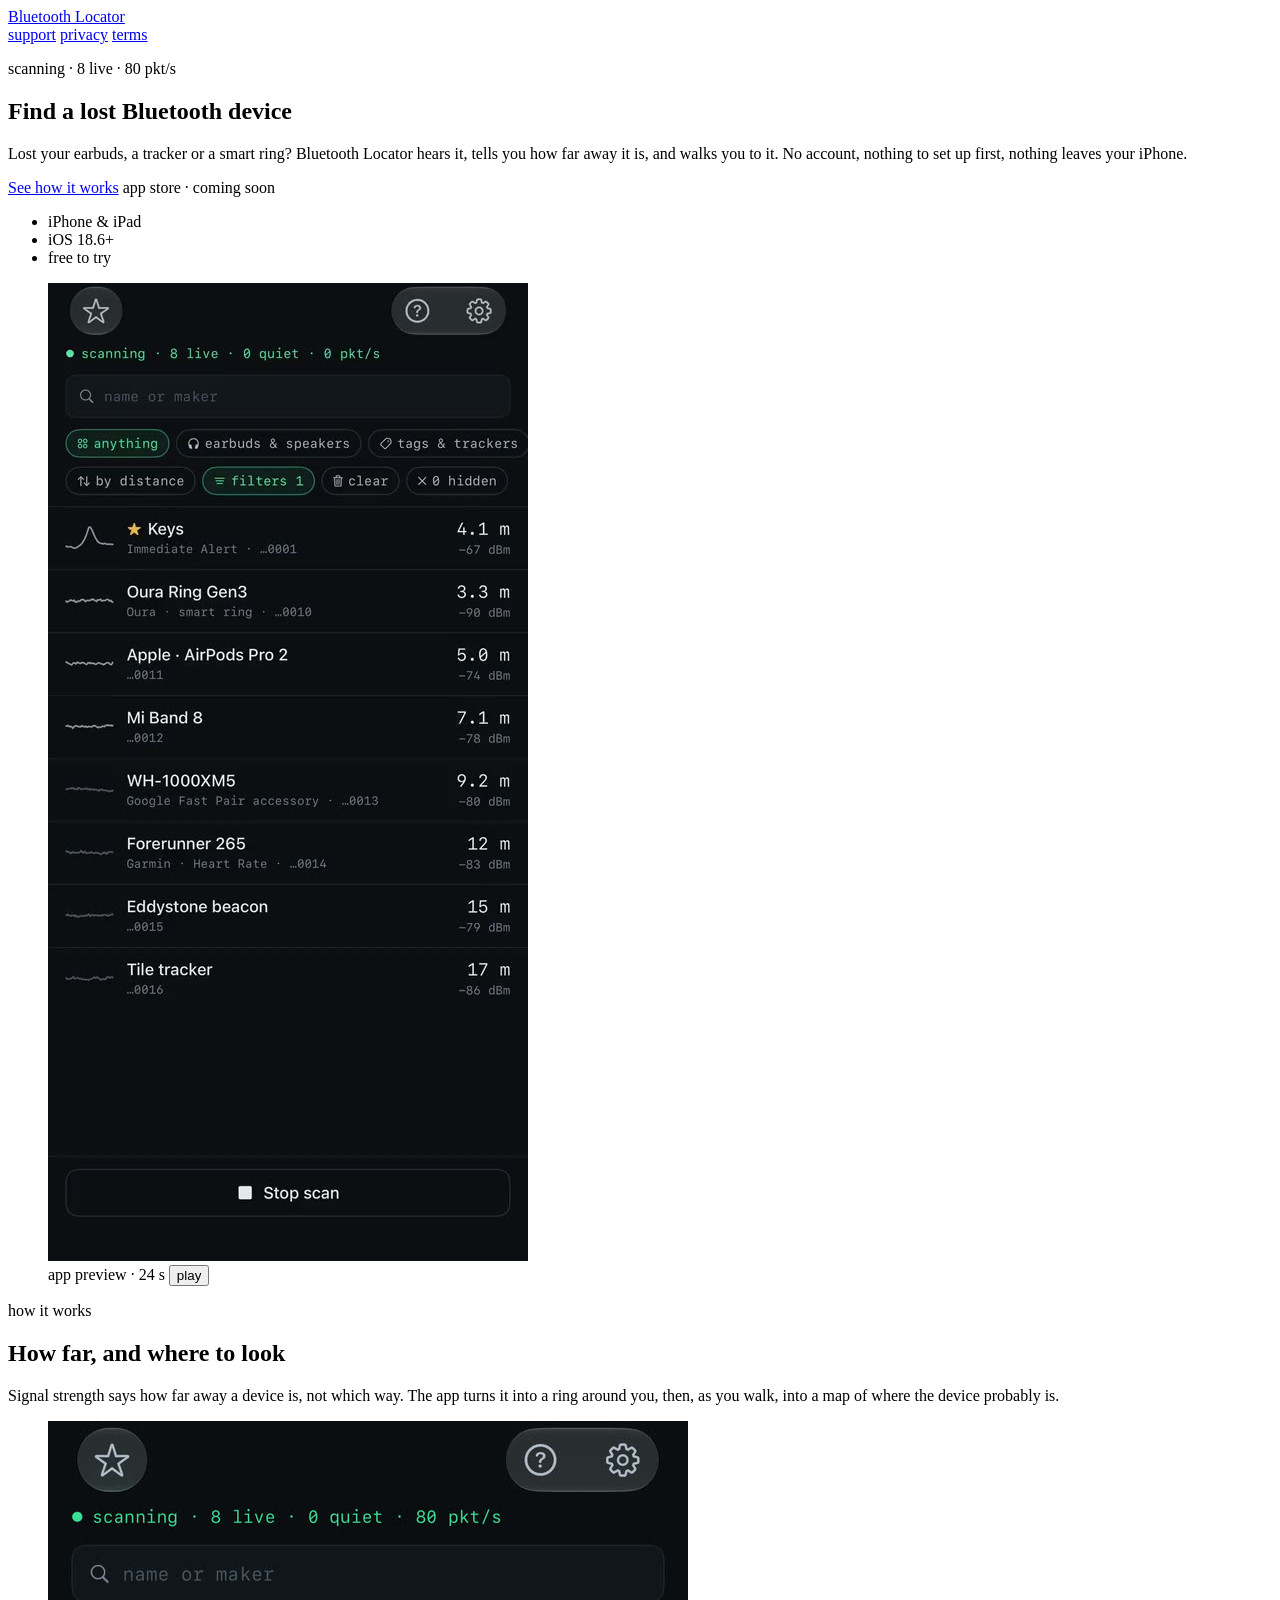
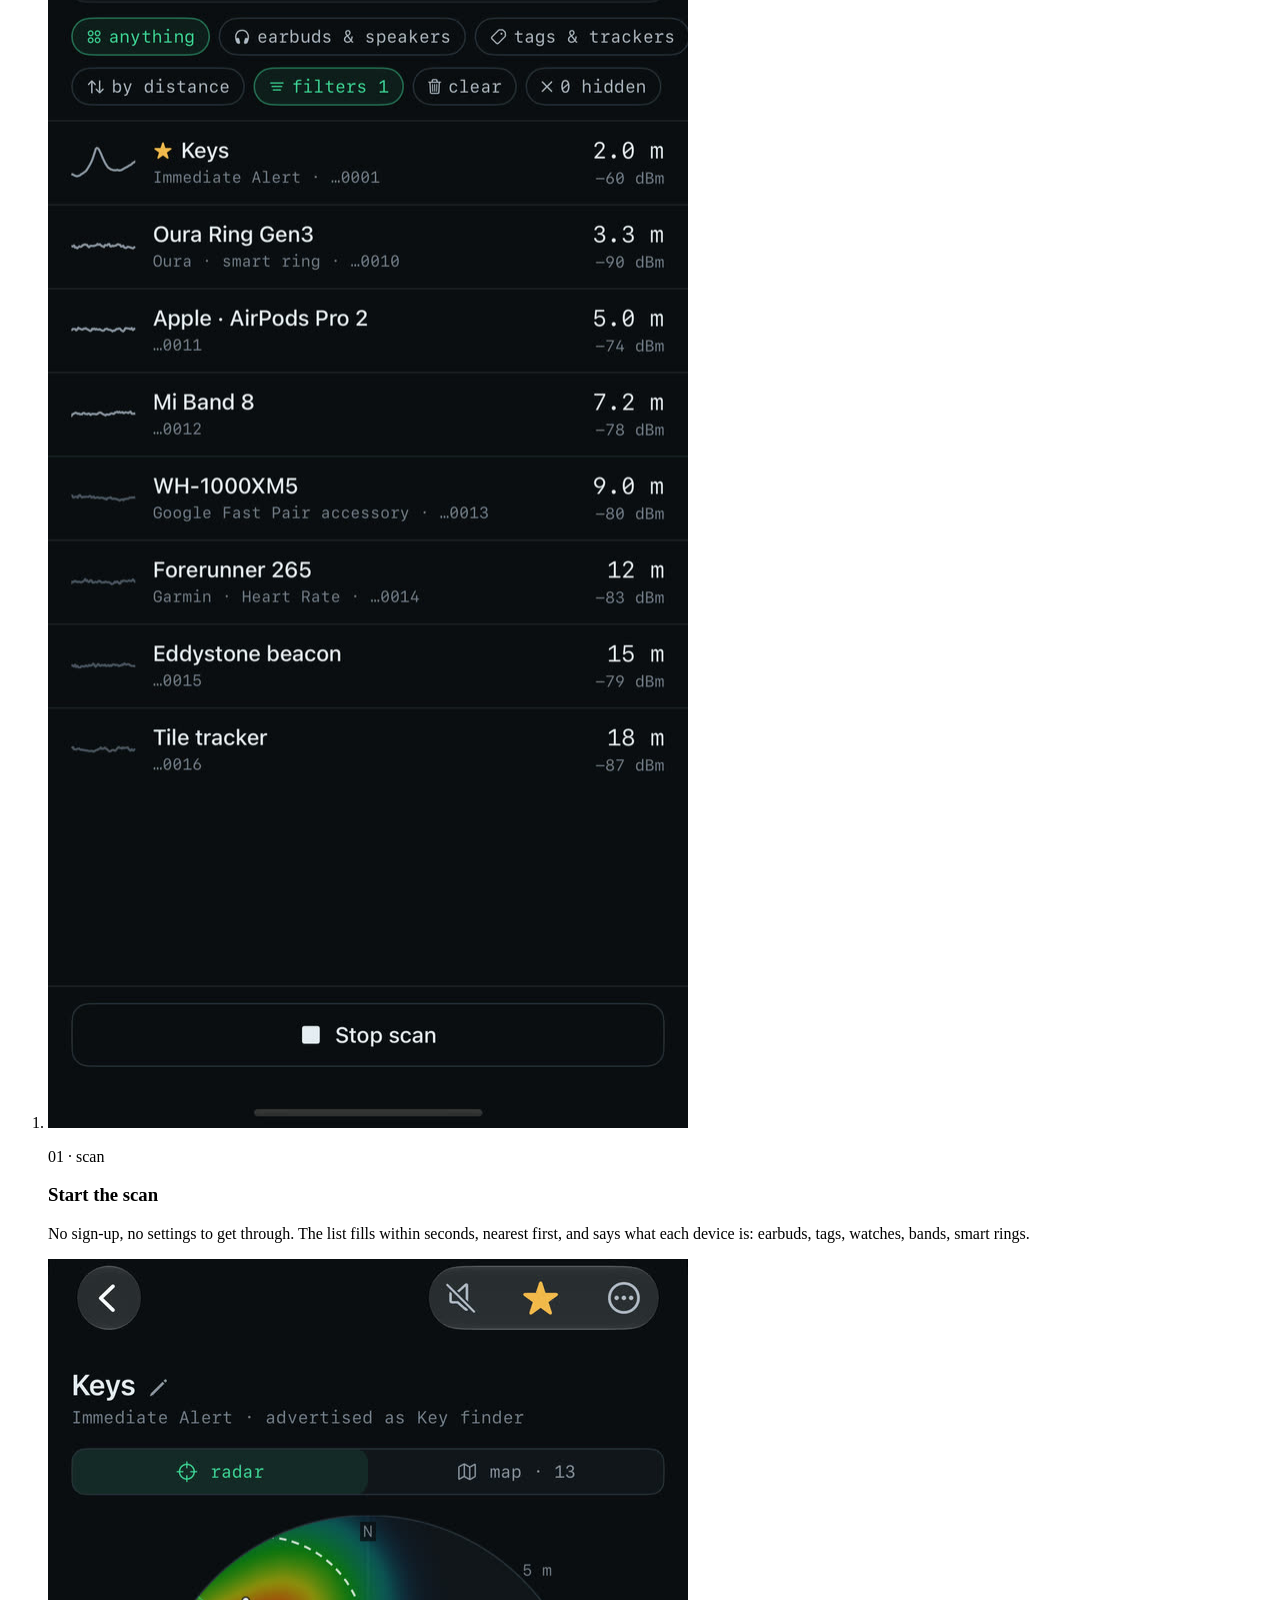
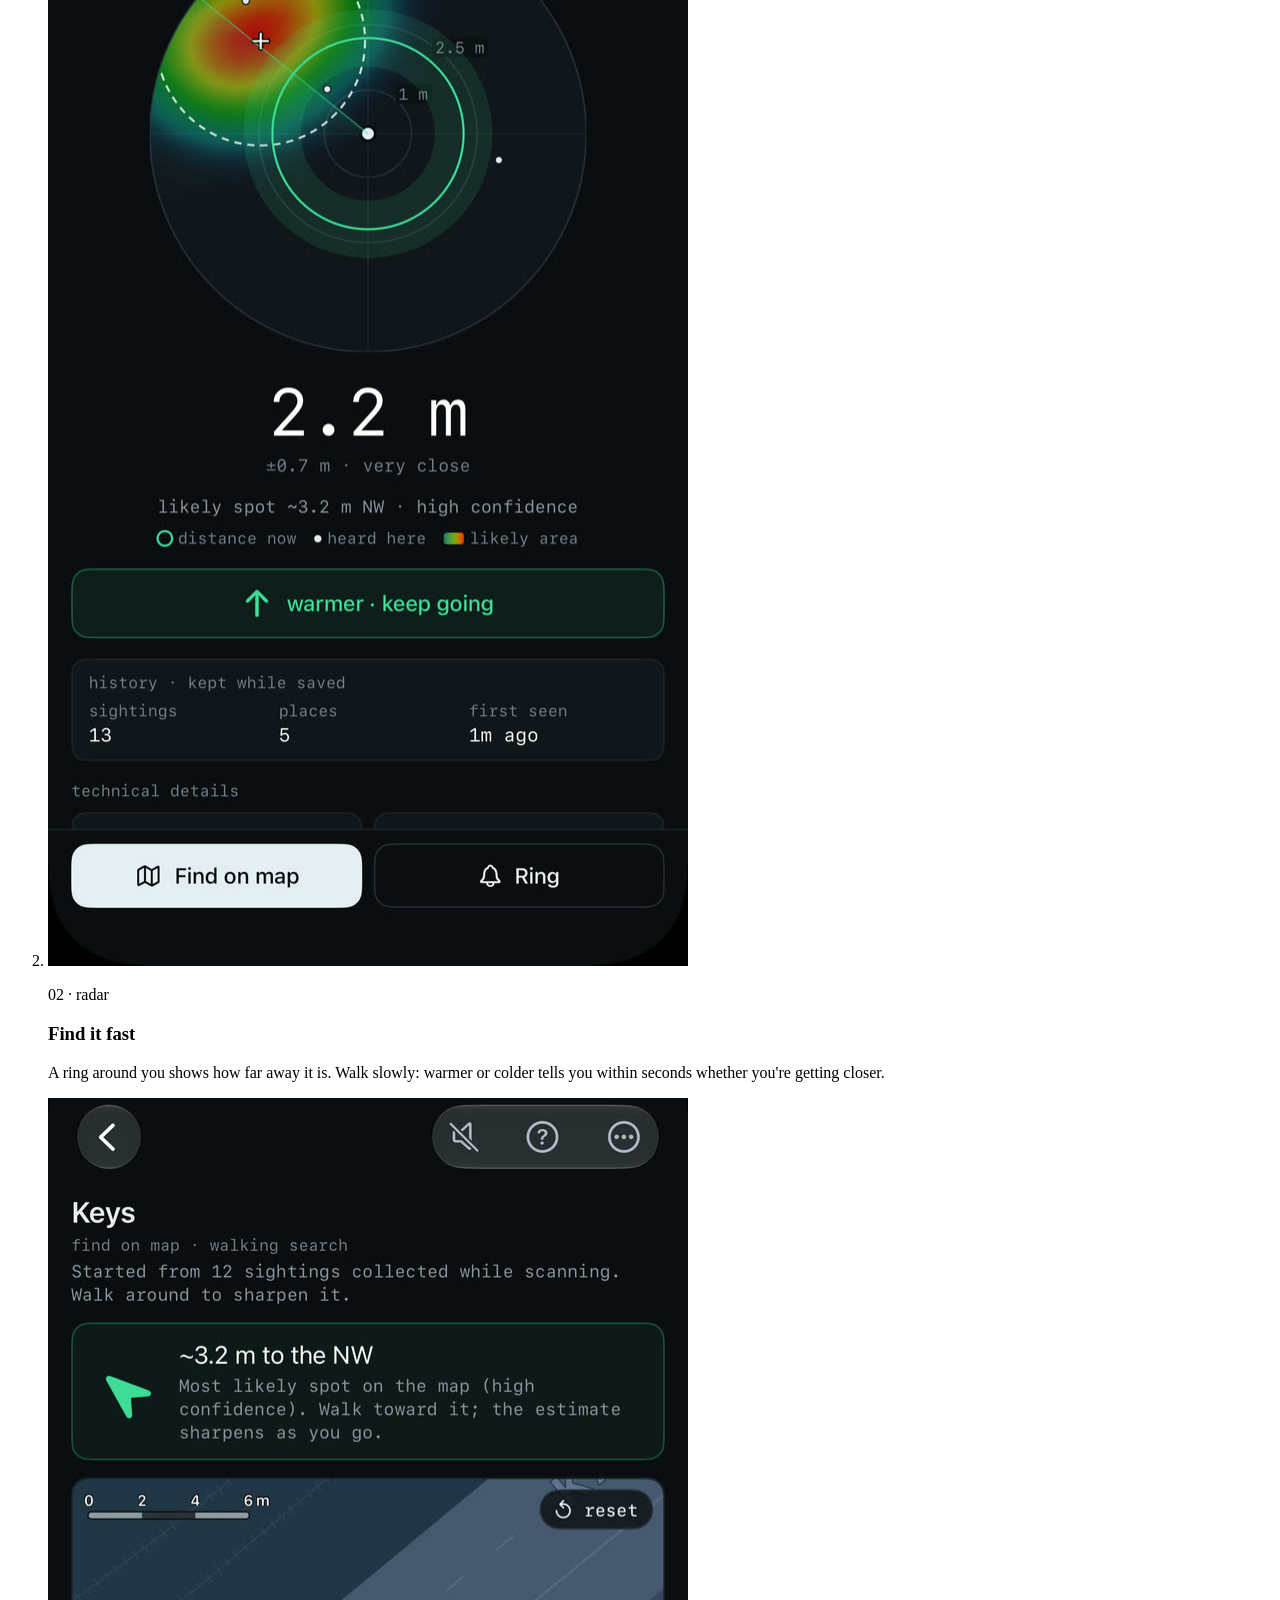
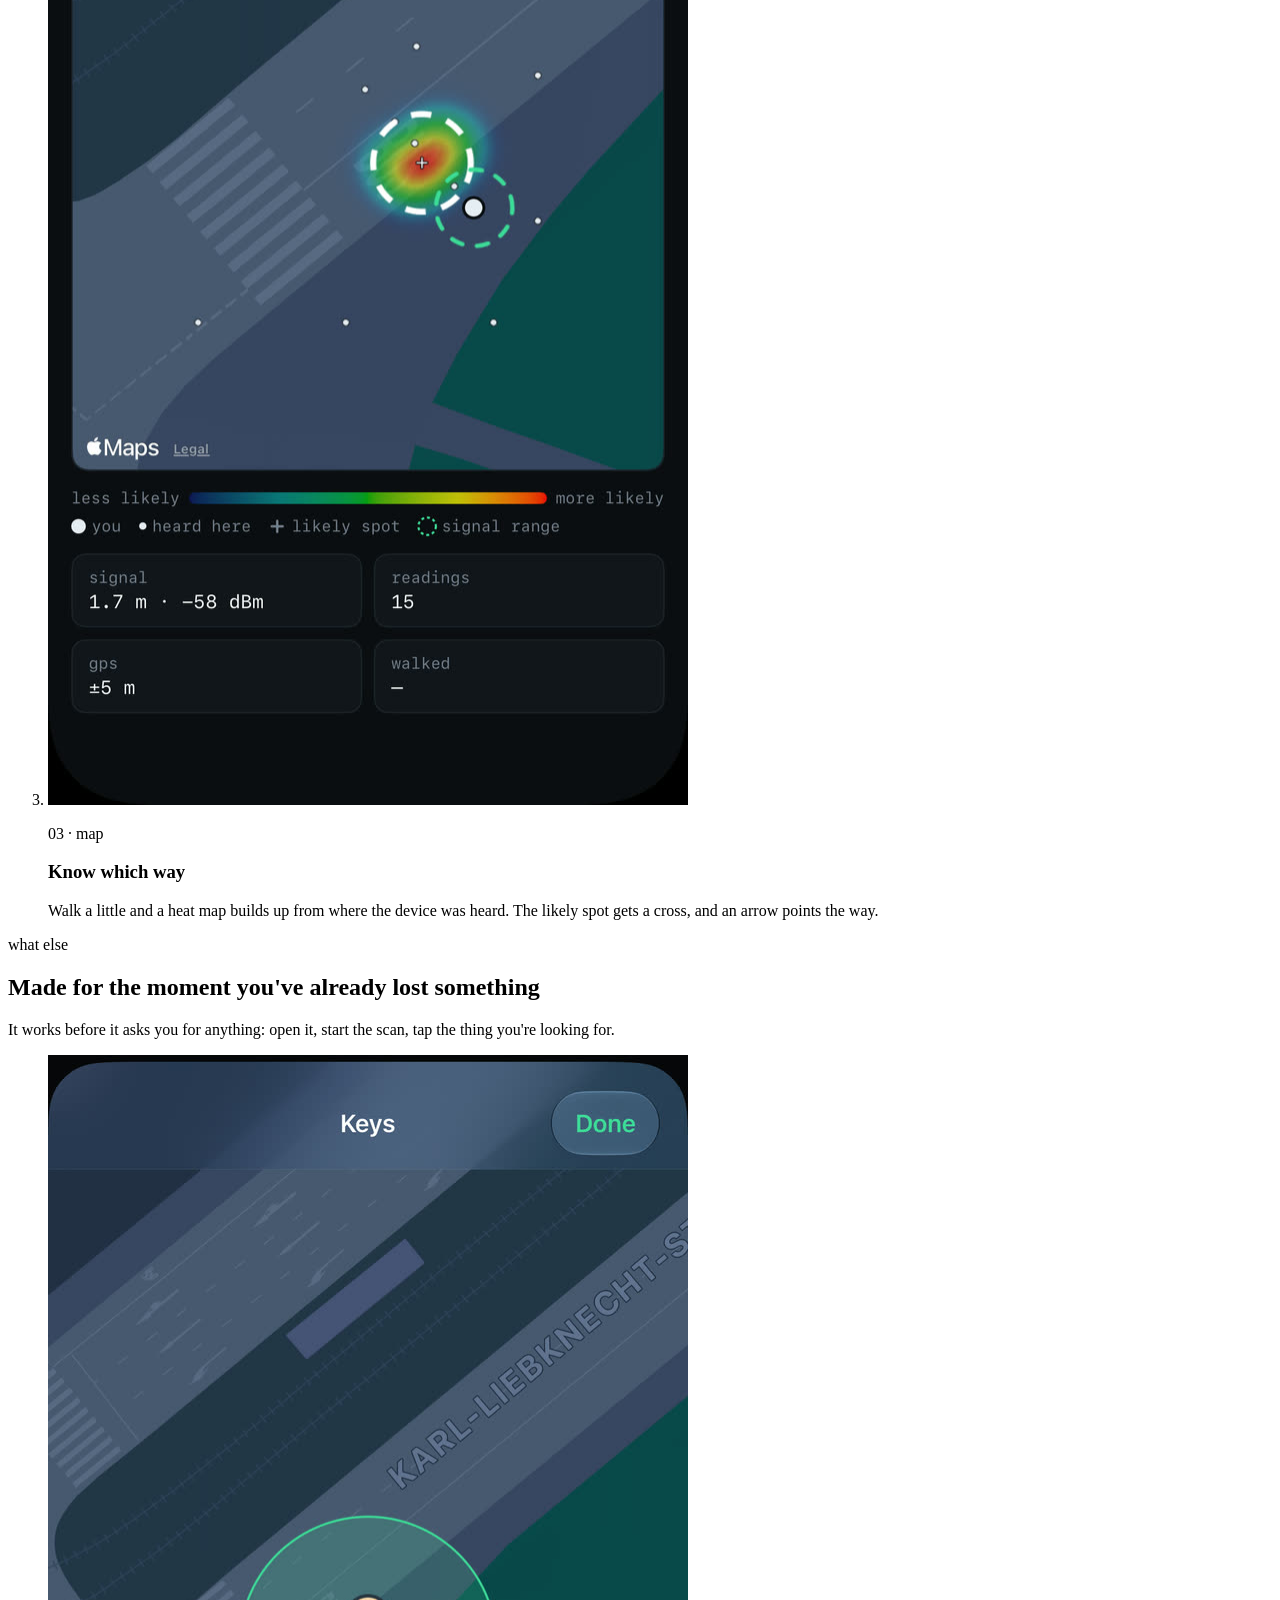
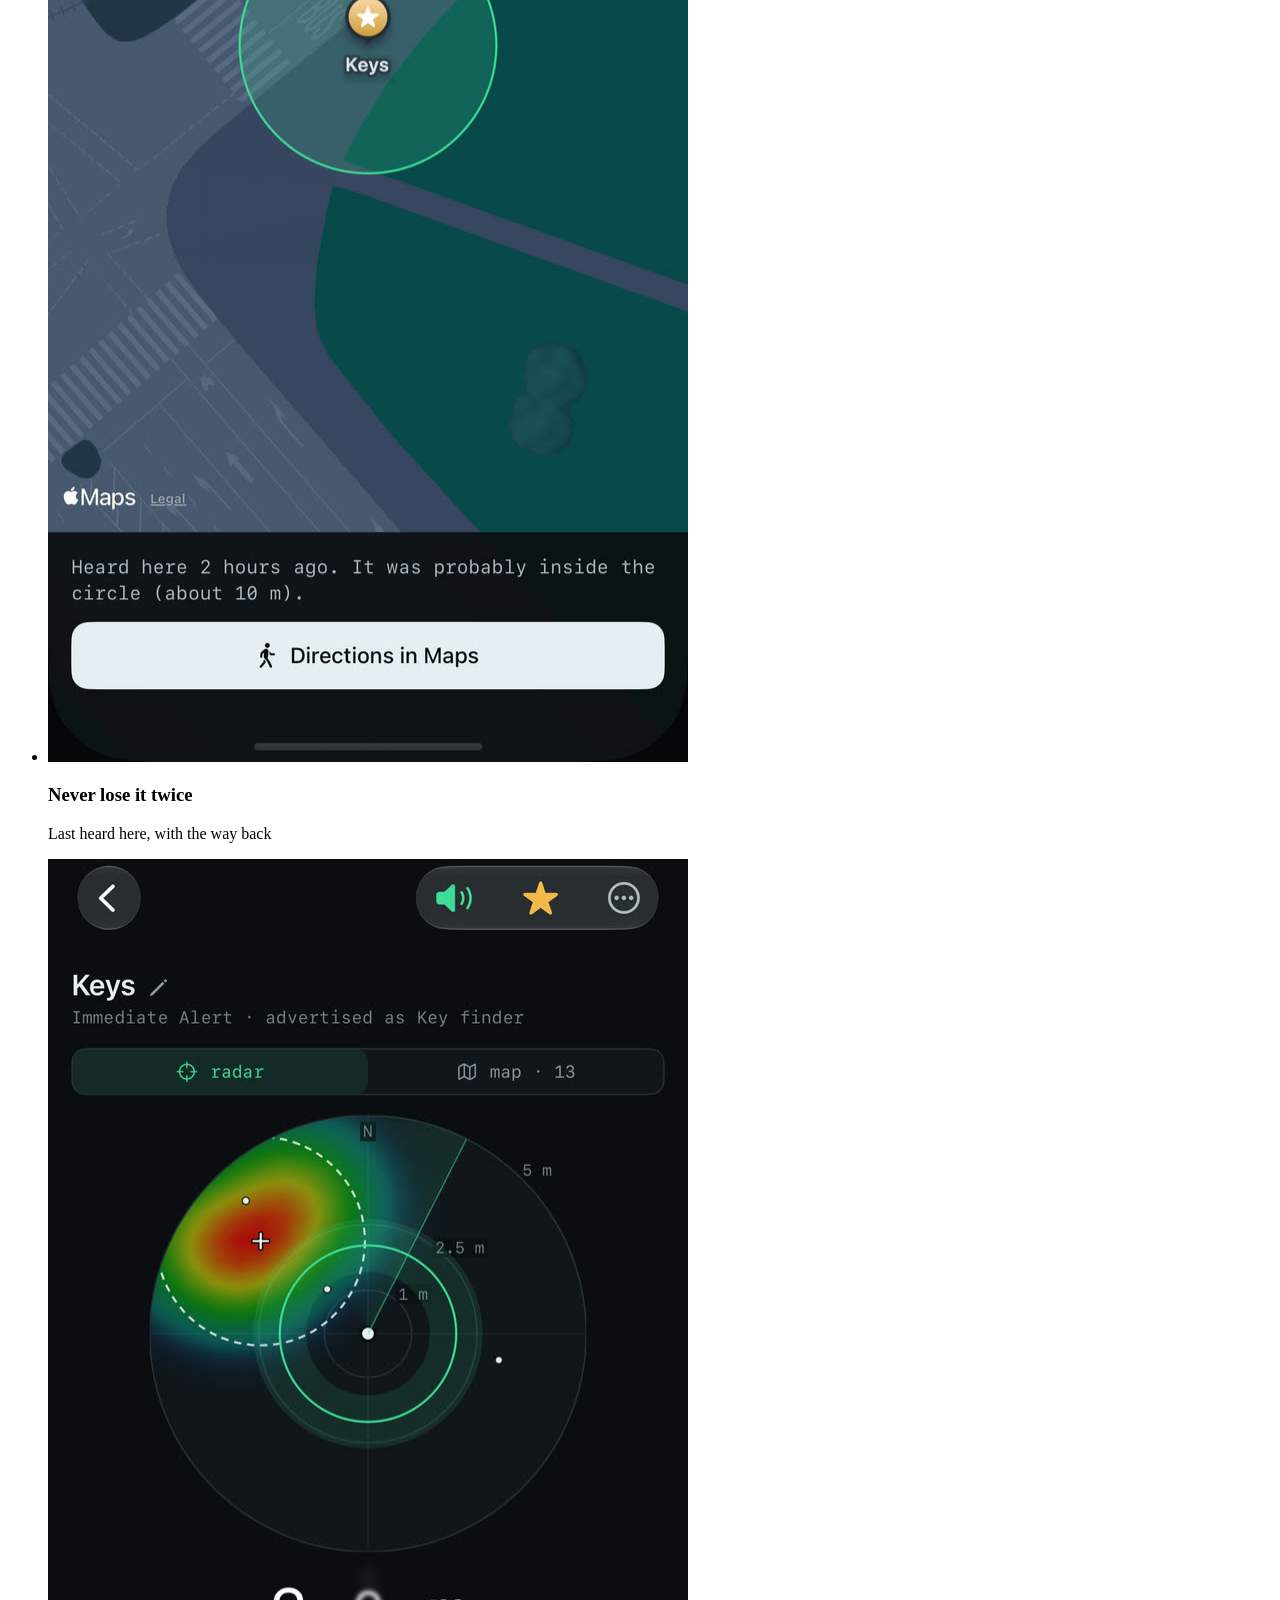
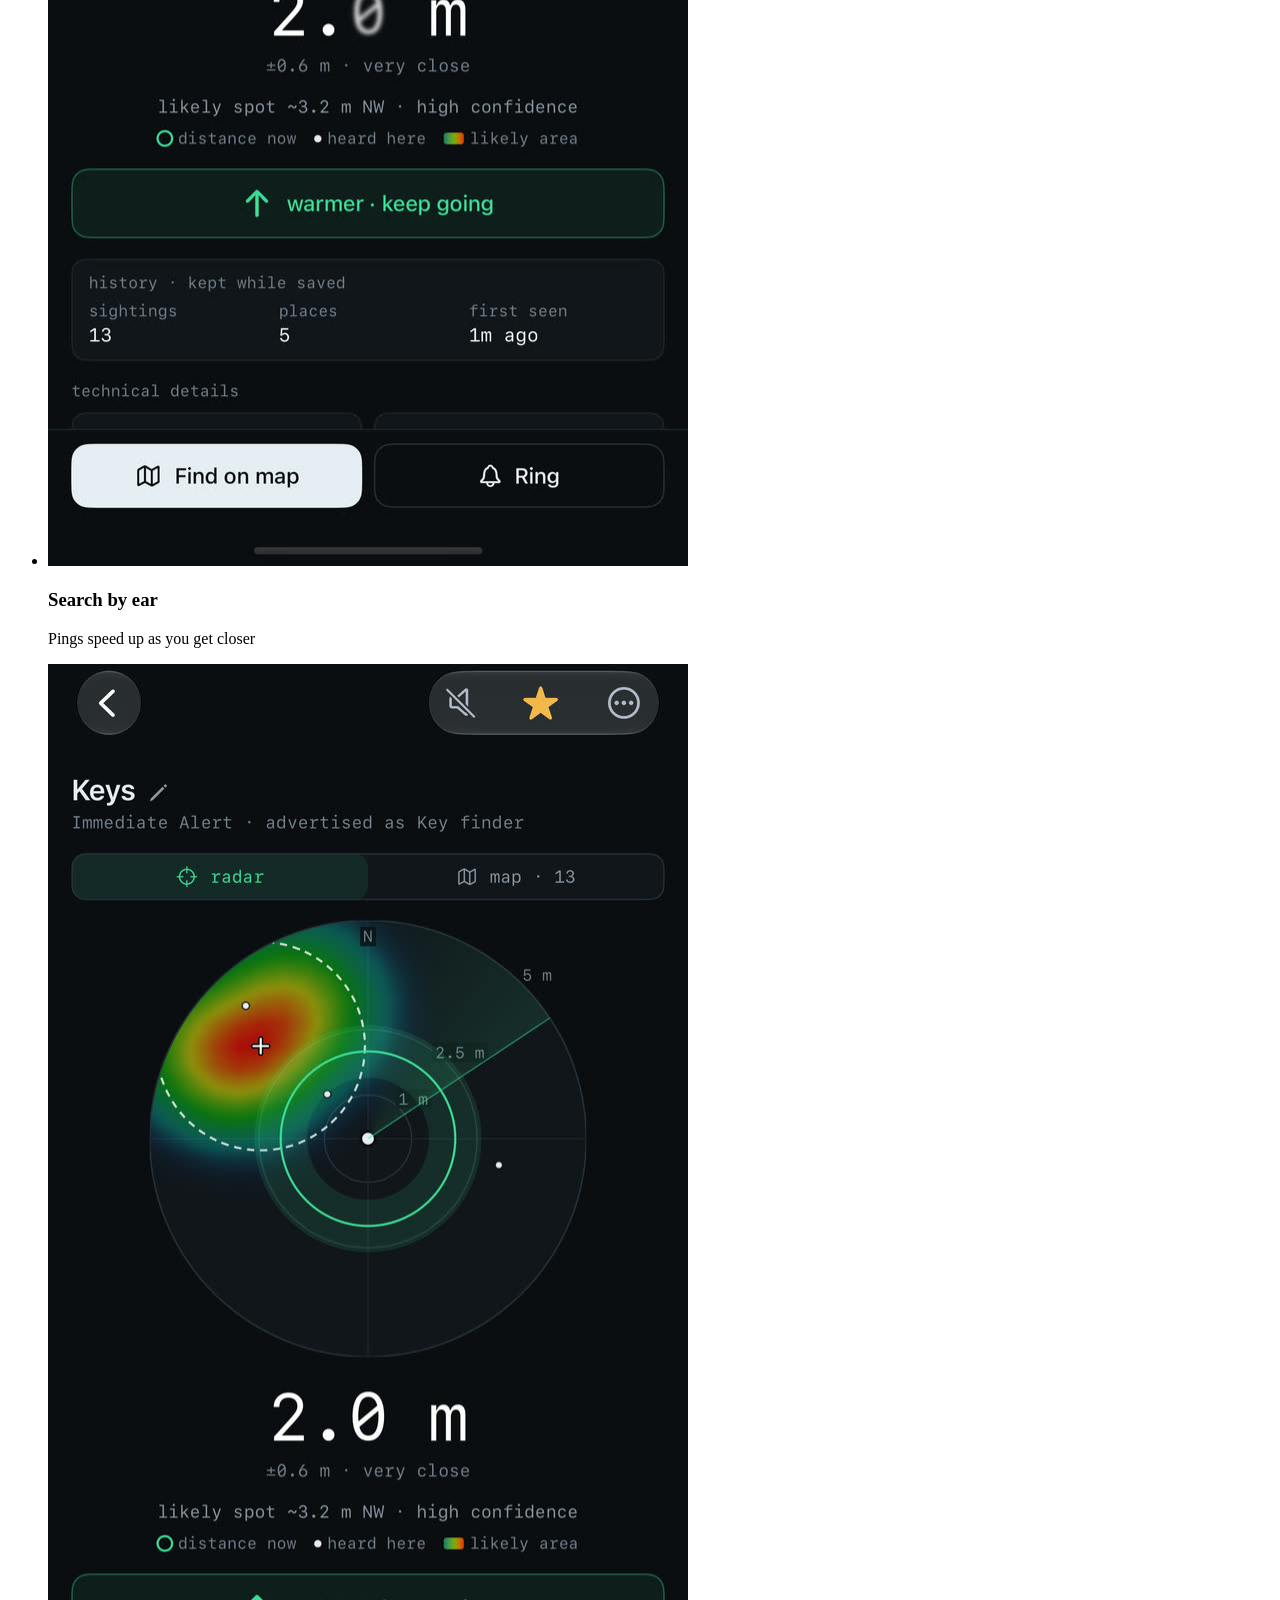
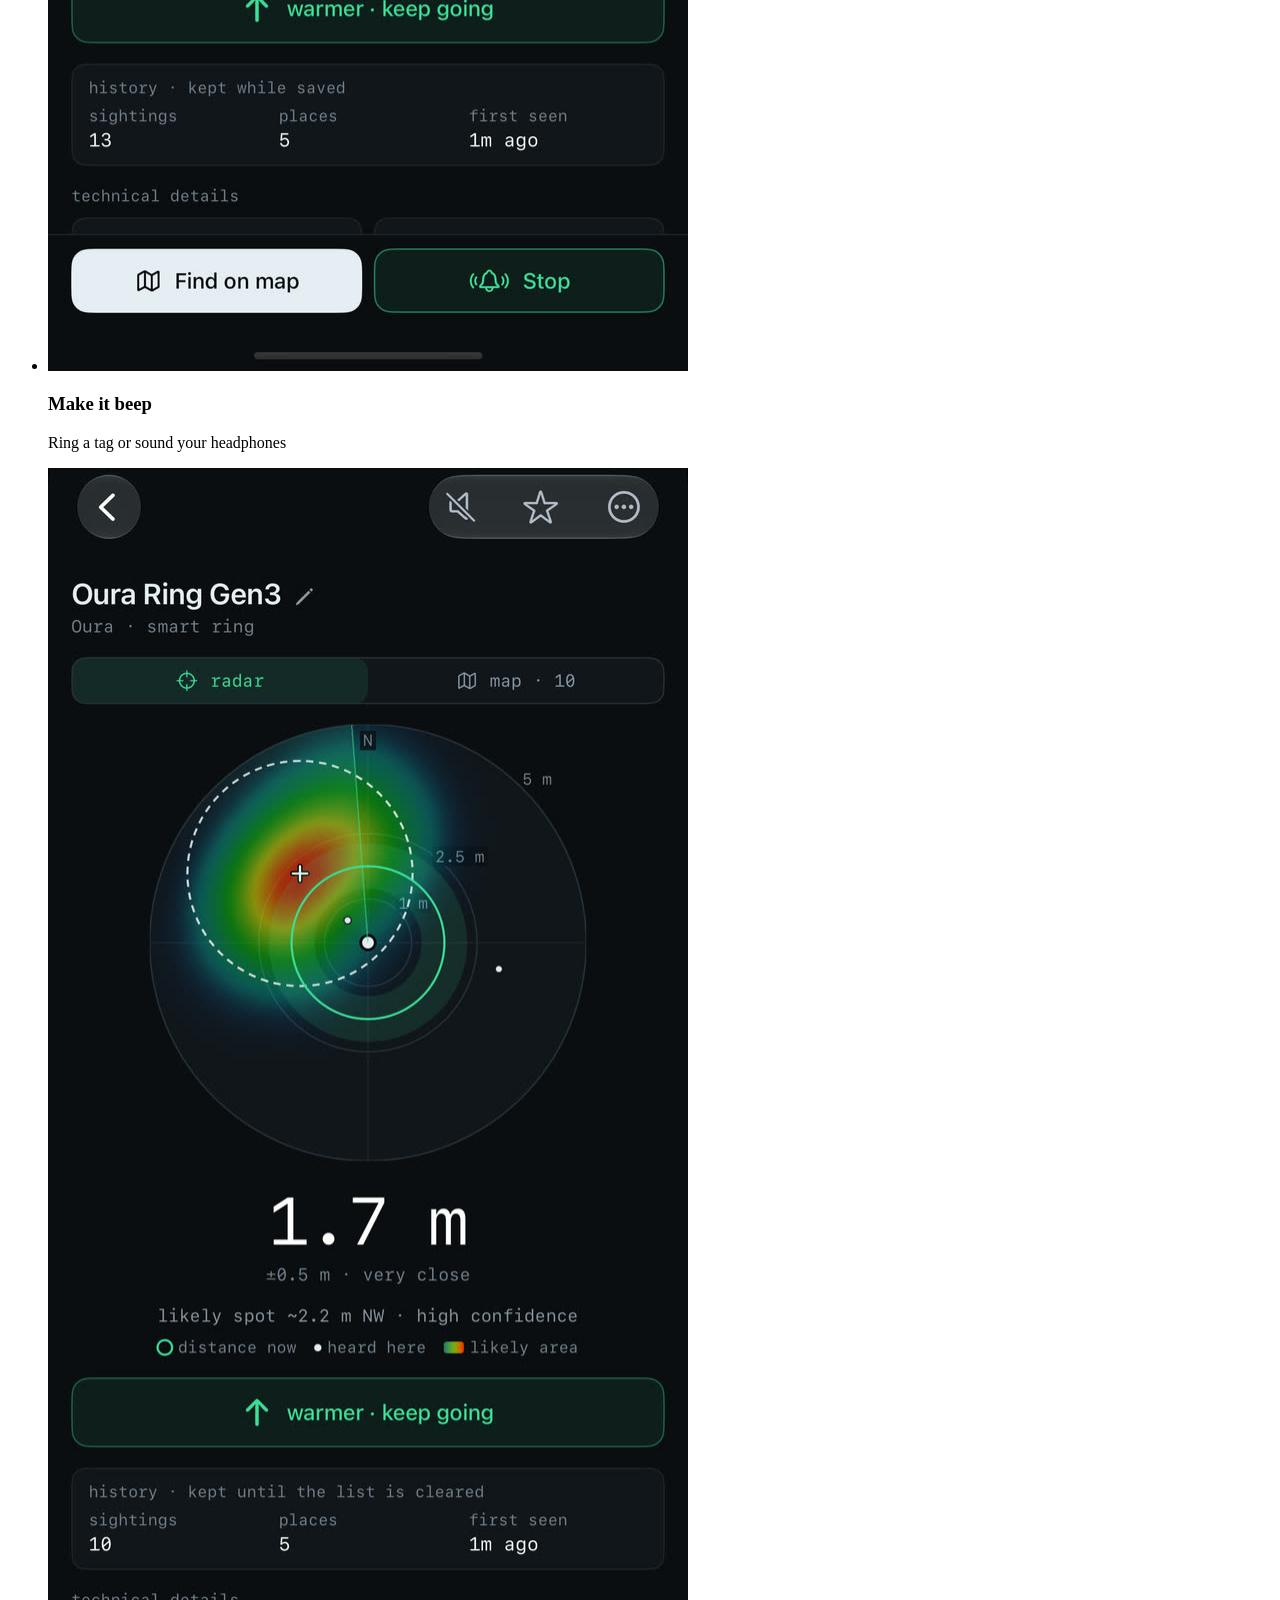
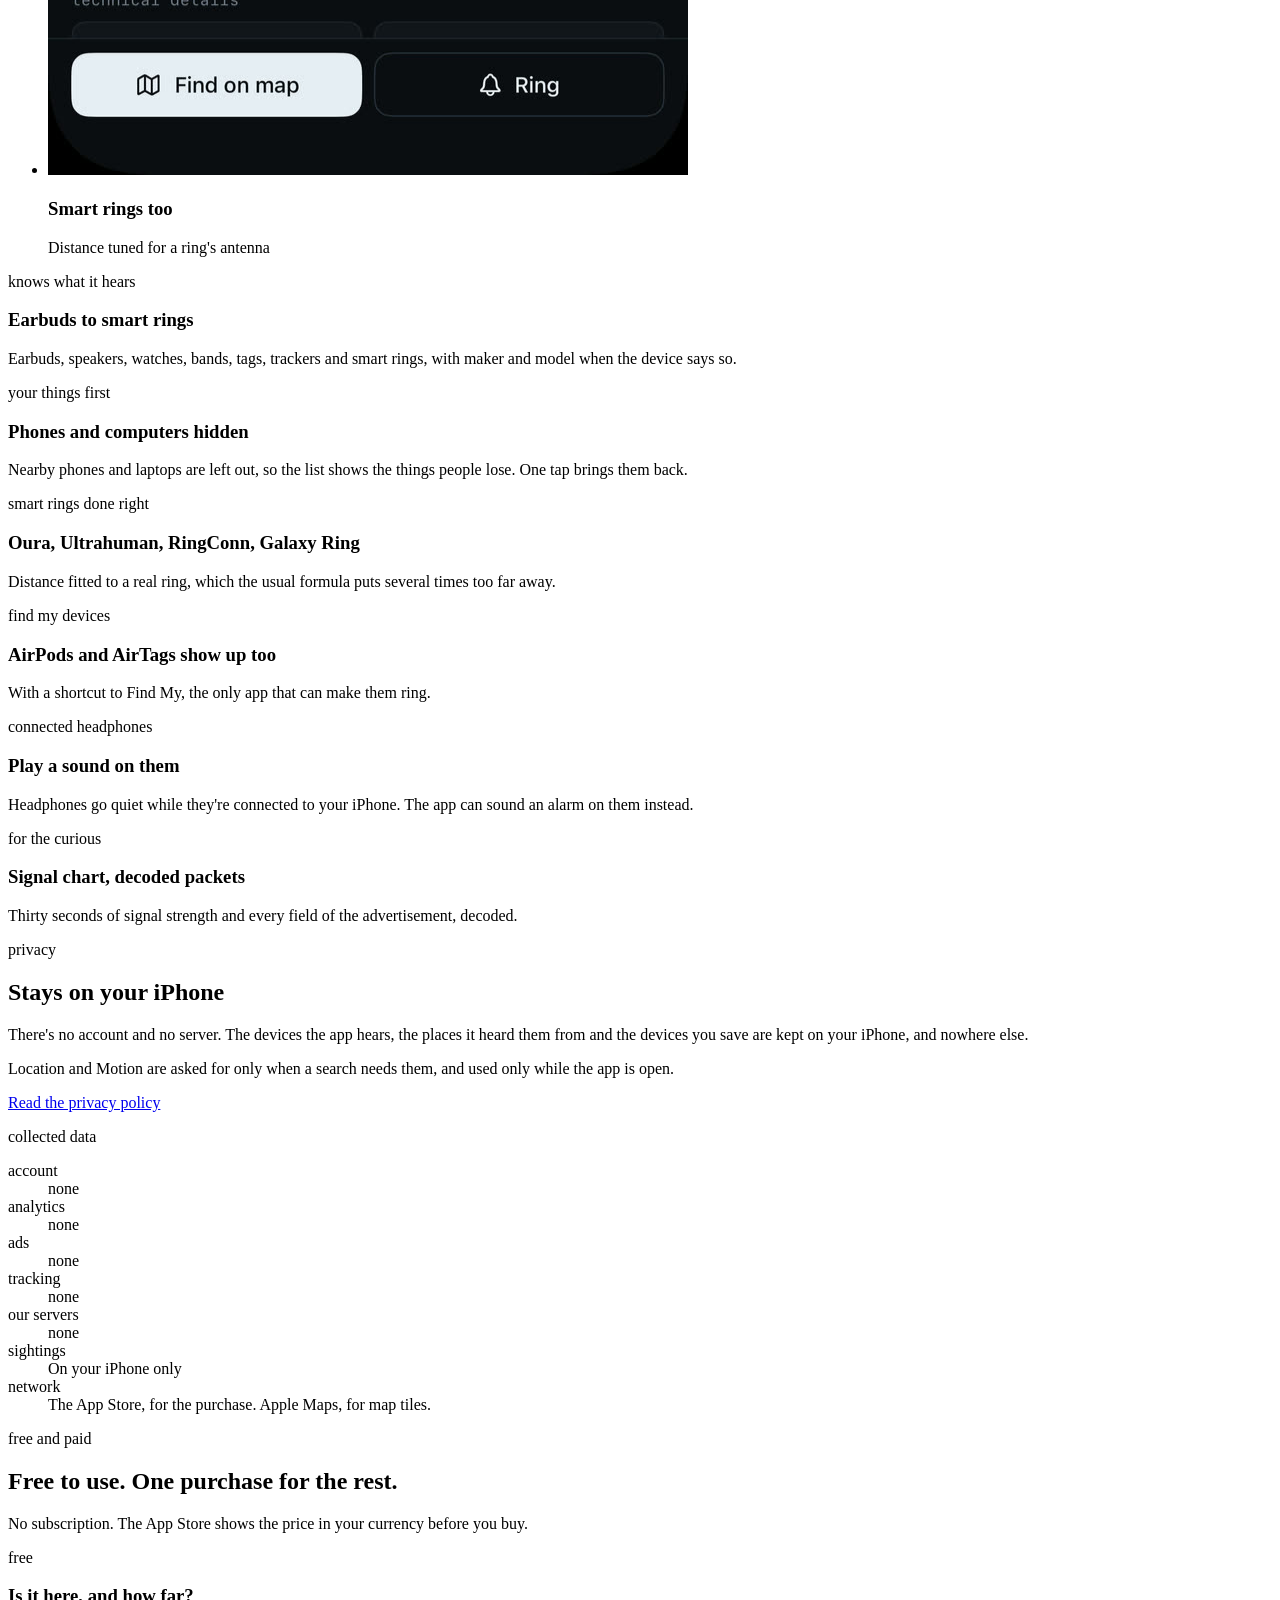
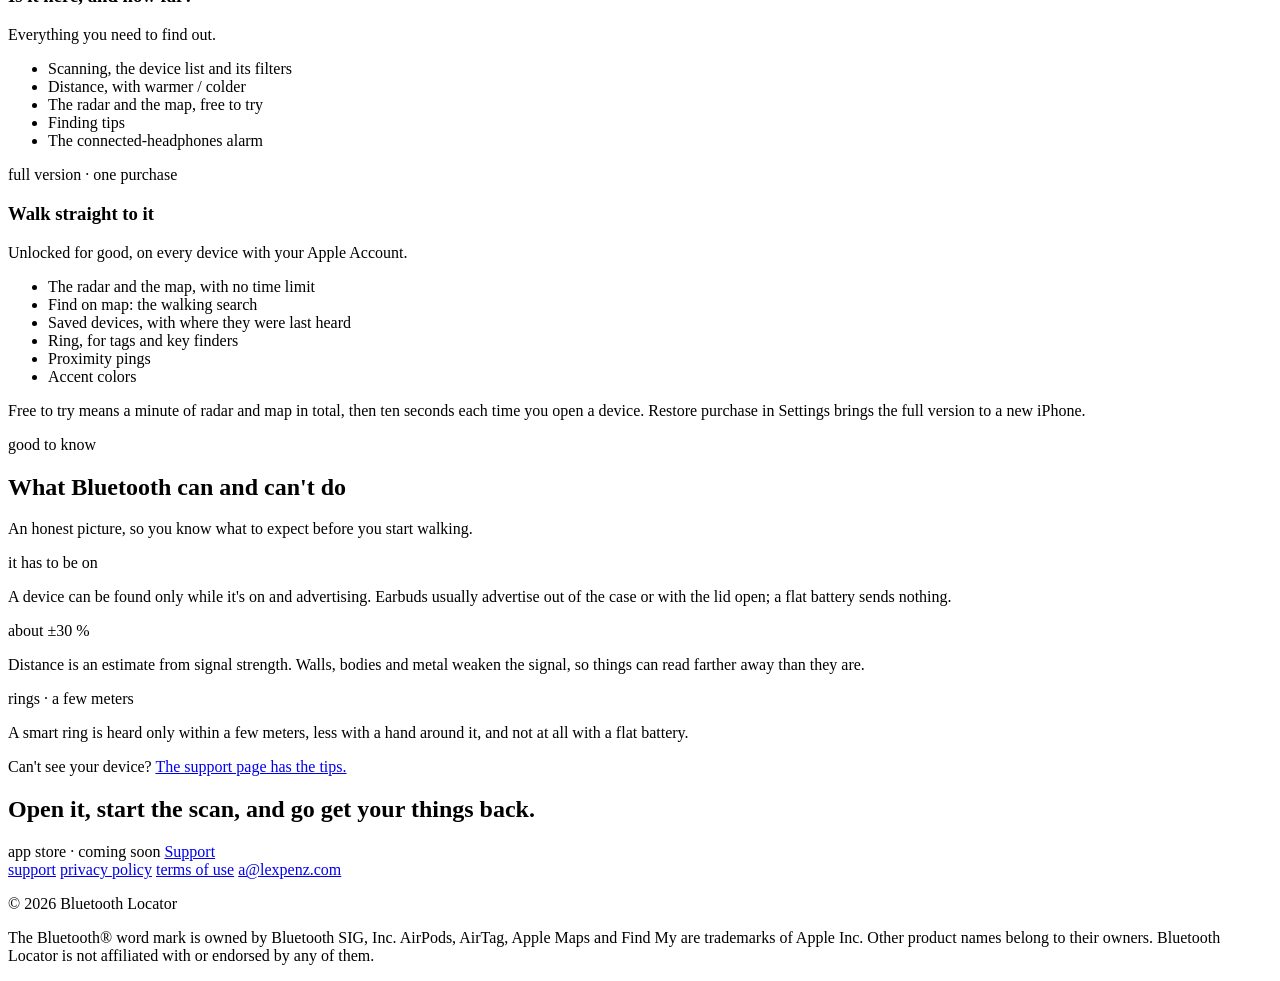
==== index.html @ 5e7214fc "Add the landing and support pages The landing page plays the App Preview and walks through scan, rad" ====
<!DOCTYPE html>
<html lang="en">
<head>
  <meta charset="UTF-8" />
  <meta name="viewport" content="width=device-width, initial-scale=1.0" />
  <title>Bluetooth Locator · Find a lost Bluetooth device</title>
  <meta name="description" content="Lost your earbuds, a tracker or a smart ring? Bluetooth Locator for iPhone hears it, tells you how far away it is, and walks you to it. No account, nothing leaves your iPhone." />
  <meta name="theme-color" content="#0b0e11" />
  <meta property="og:type" content="website" />
  <meta property="og:title" content="Bluetooth Locator" />
  <meta property="og:description" content="Lost your earbuds or a smart ring? The radar says how far, the map which way. No account, nothing leaves your iPhone." />
  <meta property="og:image" content="https://lexpenz.github.io/bluetooth_locator/assets/og.jpg" />
  <meta name="twitter:card" content="summary_large_image" />
  <link rel="icon" type="image/png" href="assets/favicon.png" />
  <link rel="apple-touch-icon" href="assets/apple-touch-icon.png" />
  <link rel="stylesheet" href="style.css" />
</head>
<body class="home">
  <header class="topbar">
    <div class="wrap">
      <a class="brand" href="./"><img src="assets/icon-256.png" alt="" /><span>Bluetooth Locator</span></a>
      <nav class="nav" aria-label="Site">
        <a href="support.html">support</a>
        <a href="privacy.html">privacy</a>
        <a href="terms.html">terms</a>
      </nav>
    </div>
  </header>

  <main>
    <section class="hero">
      <div class="wrap">
        <div>
          <p class="telemetry"><span class="dot" aria-hidden="true"></span>scanning · 8 live · 80 pkt/s</p>
          <h1>Find a lost Bluetooth device</h1>
          <p class="lede">
            Lost your earbuds, a tracker or a smart ring? Bluetooth Locator hears it, tells you how far
            away it is, and walks you to it. No account, nothing to set up first, nothing leaves your iPhone.
          </p>
          <div class="cta">
            <a class="btn btn-primary" href="#how">See how it works</a>
            <span class="chip">app store · coming soon</span>
          </div>
          <ul class="facts">
            <li>iPhone &amp; iPad</li>
            <li>iOS 18.6+</li>
            <li>free to try</li>
          </ul>
        </div>

        <figure class="hero-media">
          <div class="screen">
            <video id="preview" src="assets/preview.mp4" poster="assets/preview-poster.jpg"
                   autoplay muted loop playsinline preload="metadata"
                   aria-label="The app finding a key tag: the device list, the radar closing in to one meter, the map with an arrow, then Ring"></video>
          </div>
          <figcaption>
            <span>app preview · 24 s</span>
            <button class="video-toggle" type="button">pause</button>
          </figcaption>
        </figure>
      </div>
    </section>

    <section class="section" id="how">
      <div class="wrap">
        <p class="label">how it works</p>
        <h2>How far, and where to look</h2>
        <p class="intro">
          Signal strength says how far away a device is, not which way. The app turns it into a ring
          around you, then, as you walk, into a map of where the device probably is.
        </p>
        <ol class="steps">
          <li class="step">
            <div class="screen"><img src="assets/list_crowd.jpg" width="640" height="1307" loading="lazy"
              alt="The device list: Keys at 2 m, an Oura Ring at 3 m, AirPods Pro at 5 m, a Mi Band, headphones, a beacon and a Tile tracker further away" /></div>
            <p class="label">01 · scan</p>
            <h3>Start the scan</h3>
            <p>No sign-up, no settings to get through. The list fills within seconds, nearest first, and says what each device is: earbuds, tags, watches, bands, smart rings.</p>
          </li>
          <li class="step">
            <div class="screen"><img src="assets/radar_close.jpg" width="640" height="1307" loading="lazy"
              alt="The radar for Keys: a green ring at 2.2 meters around you, the likely area to the north-west, and a warmer, keep going bar" /></div>
            <p class="label">02 · radar</p>
            <h3>Find it fast</h3>
            <p>A ring around you shows how far away it is. Walk slowly: warmer or colder tells you within seconds whether you're getting closer.</p>
          </li>
          <li class="step">
            <div class="screen"><img src="assets/heatmap_guidance.jpg" width="640" height="1307" loading="lazy"
              alt="Find on map: a heat map over the street with the likely spot marked, and an arrow saying about 3 meters to the north-west" /></div>
            <p class="label">03 · map</p>
            <h3>Know which way</h3>
            <p>Walk a little and a heat map builds up from where the device was heard. The likely spot gets a cross, and an arrow points the way.</p>
          </li>
        </ol>
      </div>
    </section>

    <section class="section" id="features">
      <div class="wrap">
        <p class="label">what else</p>
        <h2>Made for the moment you've already lost something</h2>
        <p class="intro">It works before it asks you for anything: open it, start the scan, tap the thing you're looking for.</p>

        <ul class="gallery">
          <li>
            <div class="screen"><img src="assets/saved_last_heard.jpg" width="640" height="1307" loading="lazy"
              alt="A saved device on a map with a circle where it was last heard and a Directions in Maps button" /></div>
            <h3>Never lose it twice</h3>
            <p>Last heard here, with the way back</p>
          </li>
          <li>
            <div class="screen"><img src="assets/pings_on.jpg" width="640" height="1307" loading="lazy"
              alt="The device screen with the speaker on: proximity pings while searching" /></div>
            <h3>Search by ear</h3>
            <p>Pings speed up as you get closer</p>
          </li>
          <li>
            <div class="screen"><img src="assets/ring.jpg" width="640" height="1307" loading="lazy"
              alt="The device screen while ringing a key finder, with a Stop button" /></div>
            <h3>Make it beep</h3>
            <p>Ring a tag or sound your headphones</p>
          </li>
          <li>
            <div class="screen"><img src="assets/smart_ring.jpg" width="640" height="1307" loading="lazy"
              alt="The radar for an Oura Ring Gen3 at 1.7 meters" /></div>
            <h3>Smart rings too</h3>
            <p>Distance tuned for a ring's antenna</p>
          </li>
        </ul>

        <div class="grid">
          <div class="panel card">
            <p class="label">knows what it hears</p>
            <h3>Earbuds to smart rings</h3>
            <p>Earbuds, speakers, watches, bands, tags, trackers and smart rings, with maker and model when the device says so.</p>
          </div>
          <div class="panel card">
            <p class="label">your things first</p>
            <h3>Phones and computers hidden</h3>
            <p>Nearby phones and laptops are left out, so the list shows the things people lose. One tap brings them back.</p>
          </div>
          <div class="panel card">
            <p class="label">smart rings done right</p>
            <h3>Oura, Ultrahuman, RingConn, Galaxy Ring</h3>
            <p>Distance fitted to a real ring, which the usual formula puts several times too far away.</p>
          </div>
          <div class="panel card">
            <p class="label">find my devices</p>
            <h3>AirPods and AirTags show up too</h3>
            <p>With a shortcut to Find My, the only app that can make them ring.</p>
          </div>
          <div class="panel card">
            <p class="label">connected headphones</p>
            <h3>Play a sound on them</h3>
            <p>Headphones go quiet while they're connected to your iPhone. The app can sound an alarm on them instead.</p>
          </div>
          <div class="panel card">
            <p class="label">for the curious</p>
            <h3>Signal chart, decoded packets</h3>
            <p>Thirty seconds of signal strength and every field of the advertisement, decoded.</p>
          </div>
        </div>
      </div>
    </section>

    <section class="section" id="privacy">
      <div class="wrap split">
        <div>
          <p class="label">privacy</p>
          <h2>Stays on your iPhone</h2>
          <p>
            There's no account and no server. The devices the app hears, the places it heard them from and
            the devices you save are kept on your iPhone, and nowhere else.
          </p>
          <p>
            Location and Motion are asked for only when a search needs them, and used only while the app is open.
          </p>
          <p><a href="privacy.html">Read the privacy policy</a></p>
        </div>
        <div class="panel">
          <p class="label">collected data</p>
          <dl class="kv">
            <dt>account</dt><dd class="none">none</dd>
            <dt>analytics</dt><dd class="none">none</dd>
            <dt>ads</dt><dd class="none">none</dd>
            <dt>tracking</dt><dd class="none">none</dd>
            <dt>our servers</dt><dd class="none">none</dd>
            <dt>sightings</dt><dd>On your iPhone only</dd>
            <dt>network</dt><dd>The App Store, for the purchase. Apple Maps, for map tiles.</dd>
          </dl>
        </div>
      </div>
    </section>

    <section class="section" id="price">
      <div class="wrap">
        <p class="label">free and paid</p>
        <h2>Free to use. One purchase for the rest.</h2>
        <p class="intro">No subscription. The App Store shows the price in your currency before you buy.</p>
        <div class="plans">
          <div class="panel plan">
            <p class="label">free</p>
            <h3>Is it here, and how far?</h3>
            <p class="sub">Everything you need to find out.</p>
            <ul class="ticks">
              <li>Scanning, the device list and its filters</li>
              <li>Distance, with warmer / colder</li>
              <li>The radar and the map, free to try</li>
              <li>Finding tips</li>
              <li>The connected-headphones alarm</li>
            </ul>
          </div>
          <div class="panel plan full">
            <p class="label">full version · one purchase</p>
            <h3>Walk straight to it</h3>
            <p class="sub">Unlocked for good, on every device with your Apple Account.</p>
            <ul class="ticks">
              <li>The radar and the map, with no time limit</li>
              <li>Find on map: the walking search</li>
              <li>Saved devices, with where they were last heard</li>
              <li>Ring, for tags and key finders</li>
              <li>Proximity pings</li>
              <li>Accent colors</li>
            </ul>
          </div>
        </div>
        <p class="note">
          Free to try means a minute of radar and map in total, then ten seconds each time you open a device.
          Restore purchase in Settings brings the full version to a new iPhone.
        </p>
      </div>
    </section>

    <section class="section" id="limits">
      <div class="wrap">
        <p class="label">good to know</p>
        <h2>What Bluetooth can and can't do</h2>
        <p class="intro">An honest picture, so you know what to expect before you start walking.</p>
        <div class="limits">
          <div class="panel">
            <p class="label">it has to be on</p>
            <p>A device can be found only while it's on and advertising. Earbuds usually advertise out of the case or with the lid open; a flat battery sends nothing.</p>
          </div>
          <div class="panel">
            <p class="label">about ±30 %</p>
            <p>Distance is an estimate from signal strength. Walls, bodies and metal weaken the signal, so things can read farther away than they are.</p>
          </div>
          <div class="panel">
            <p class="label">rings · a few meters</p>
            <p>A smart ring is heard only within a few meters, less with a hand around it, and not at all with a flat battery.</p>
          </div>
        </div>
        <p class="note">Can't see your device? <a href="support.html">The support page has the tips.</a></p>
      </div>
    </section>

    <section class="section closing">
      <div class="wrap">
        <h2>Open it, start the scan, and go get your things back.</h2>
        <div class="cta">
          <span class="chip live"><span class="dot" aria-hidden="true"></span>app store · coming soon</span>
          <a class="btn btn-secondary" href="support.html">Support</a>
        </div>
      </div>
    </section>
  </main>

  <footer class="footer">
    <div class="wrap">
      <nav class="links" aria-label="Footer">
        <a href="support.html">support</a>
        <a href="privacy.html">privacy policy</a>
        <a href="terms.html">terms of use</a>
        <a href="mailto:a@lexpenz.com">a@lexpenz.com</a>
      </nav>
      <p>&copy; <span class="year">2026</span> Bluetooth Locator</p>
      <p class="fine">
        The Bluetooth® word mark is owned by Bluetooth SIG, Inc. AirPods, AirTag, Apple Maps and Find My are
        trademarks of Apple Inc. Other product names belong to their owners. Bluetooth Locator is not
        affiliated with or endorsed by any of them.
      </p>
    </div>
  </footer>

  <script>
    document.querySelectorAll('.year').forEach(el => { el.textContent = new Date().getFullYear(); });

    // The preview loops; offer a pause, and don't start it for Reduce Motion.
    (() => {
      const video = document.getElementById('preview');
      const button = document.querySelector('.video-toggle');
      if (!video || !button) return;
      const sync = () => { button.textContent = video.paused ? 'play' : 'pause'; };
      if (window.matchMedia('(prefers-reduced-motion: reduce)').matches) {
        video.removeAttribute('autoplay');
        video.pause();
      }
      button.addEventListener('click', () => { video.paused ? video.play() : video.pause(); });
      video.addEventListener('play', sync);
      video.addEventListener('pause', sync);
      sync();
    })();
  </script>
</body>
</html>
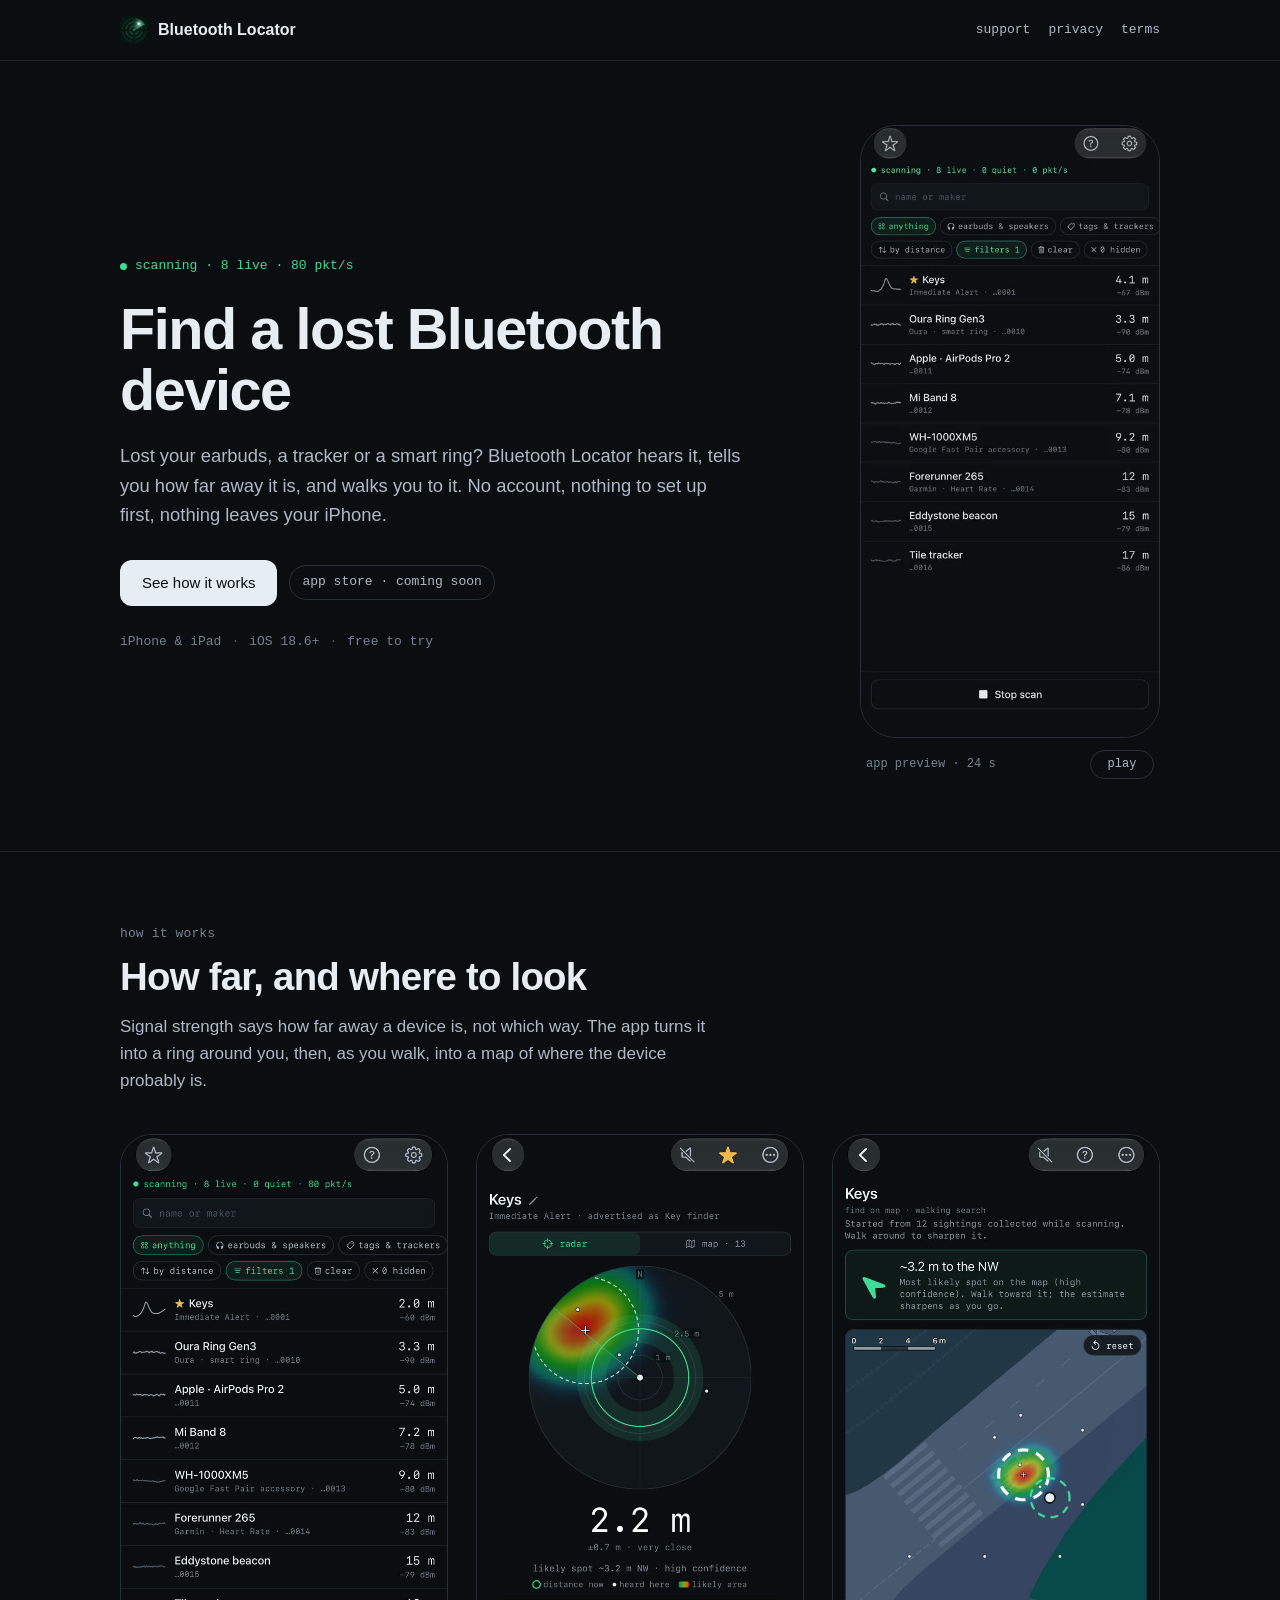
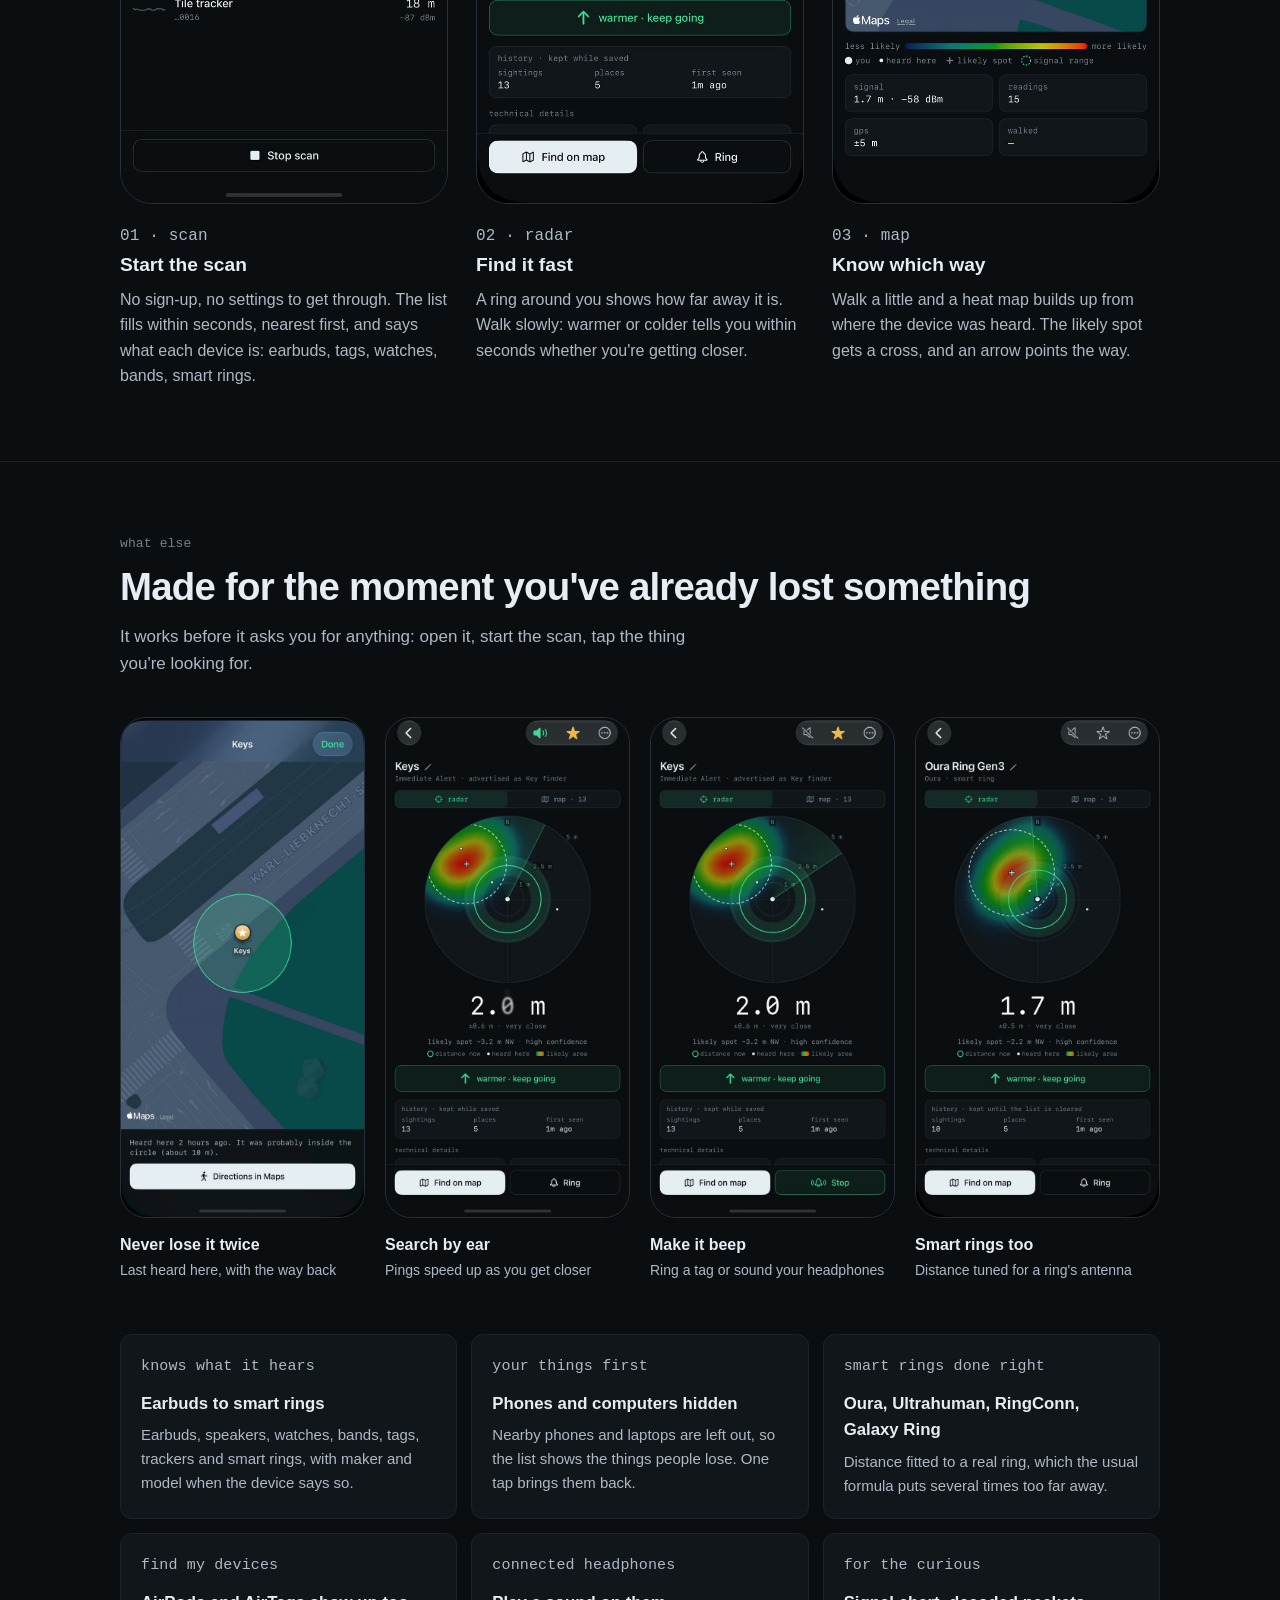
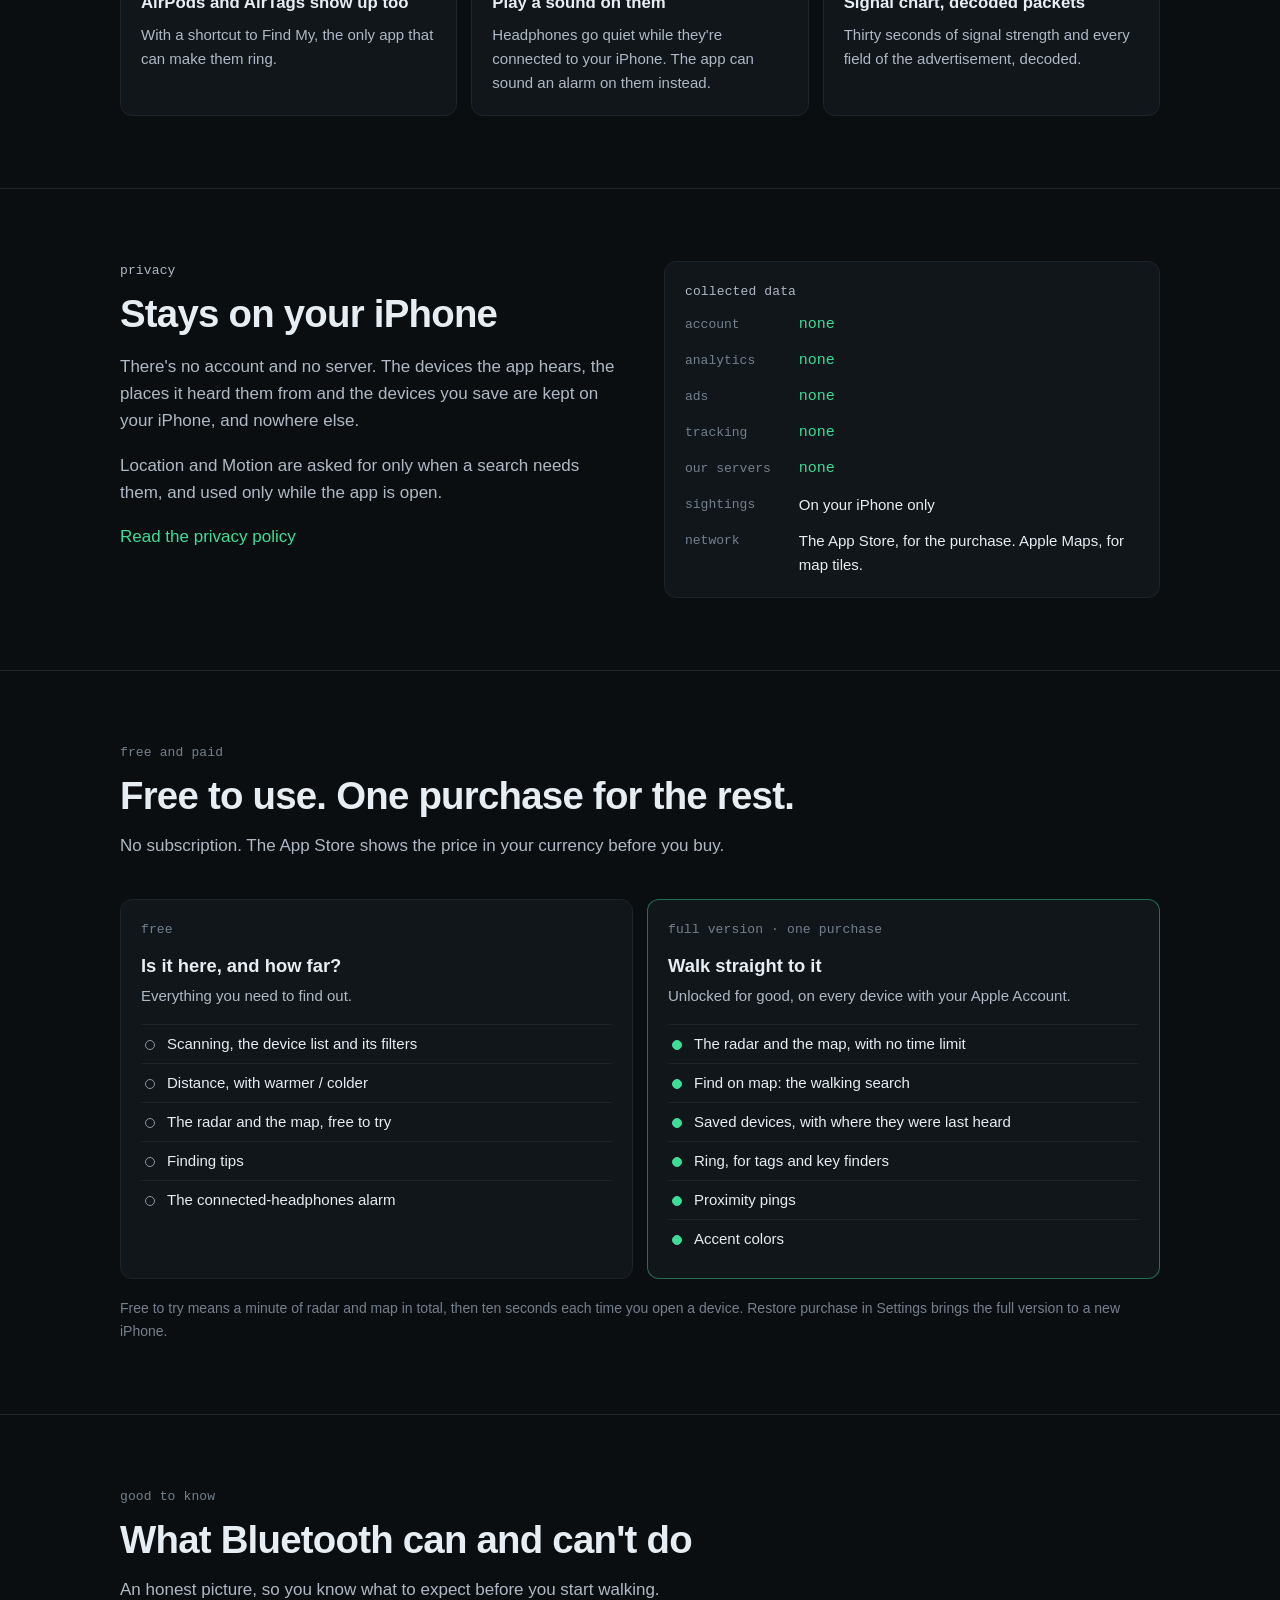
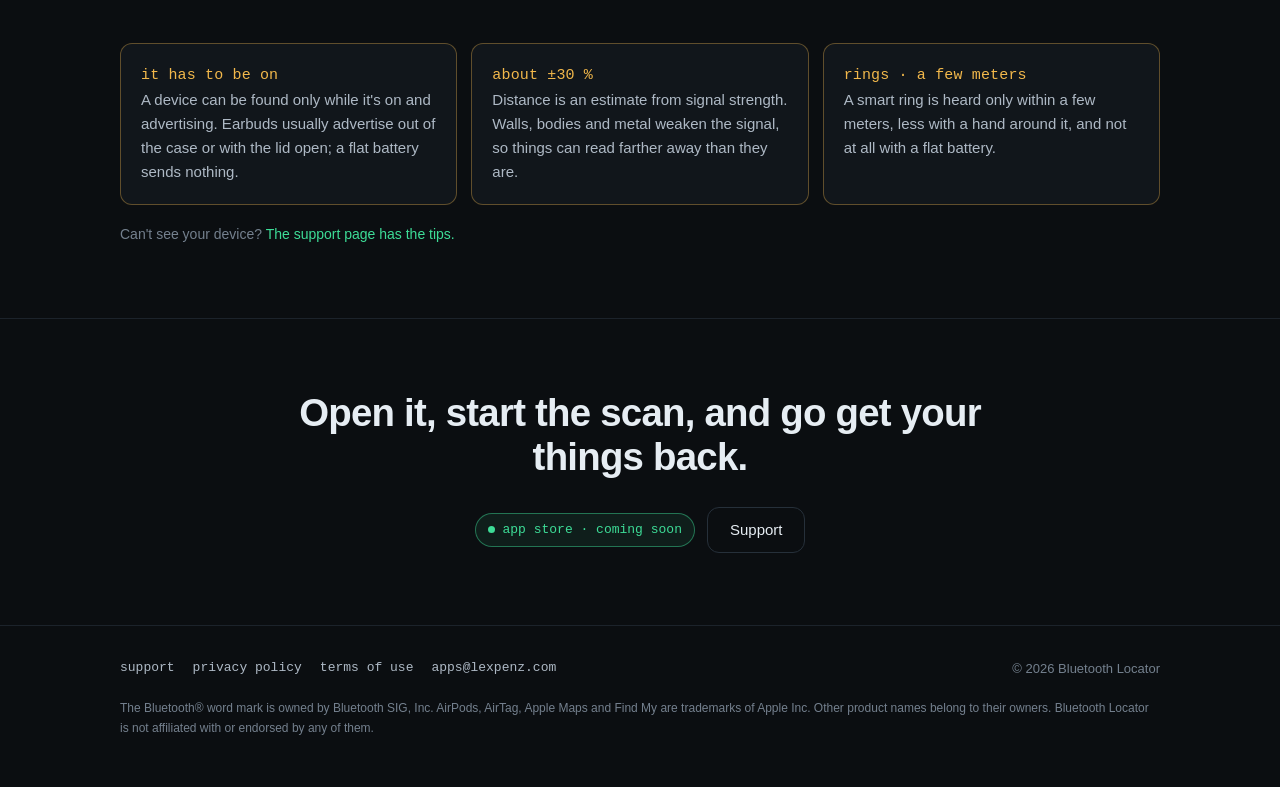
==== commit 4fad1d73: "Use apps@lexpenz.com as the landing page's contact address Co-Authored-By: Claude Opus 5.5 <noreply@" ====
--- a/index.html
+++ b/index.html
@@ -272,7 +272,7 @@
         <a href="support.html">support</a>
         <a href="privacy.html">privacy policy</a>
         <a href="terms.html">terms of use</a>
-        <a href="mailto:a@lexpenz.com">a@lexpenz.com</a>
+        <a href="mailto:apps@lexpenz.com">apps@lexpenz.com</a>
       </nav>
       <p>&copy; <span class="year">2026</span> Bluetooth Locator</p>
       <p class="fine">
--- a/style.css
+++ b/style.css
@@ -0,0 +1,457 @@
+/*
+  Bluetooth Locator site. The app's "signal instrument" look (Theme.swift):
+  dark only, ink background, hairline borders, one accent for live signal
+  (phosphor green), amber for caution. Sans for words, mono for measurements
+  and labels; labels are lowercase mono; "·" as the separator. No gradients,
+  no shadows.
+*/
+
+:root {
+  --ink: #0b0e11;
+  --surface: #11161b;
+  --hairline: #1c232b;
+  --line: #26303a;
+
+  --text: #e6edf3;
+  --text2: #aeb9c5;
+  --text3: #8b96a3;
+  --muted: #74808e;
+  --faint: #4a5562;
+
+  --accent: #3ddc97;
+  --accent-wash: rgba(61, 220, 151, 0.08);
+  --accent-edge: rgba(61, 220, 151, 0.45);
+  --caution: #f2b84b;
+  --danger: #e5484d;
+
+  --radius: 12px;
+  --sans: -apple-system, BlinkMacSystemFont, "SF Pro Text", "Segoe UI", Roboto, "Helvetica Neue", Arial, sans-serif;
+  --mono: ui-monospace, "SF Mono", SFMono-Regular, Menlo, Consolas, "Liberation Mono", monospace;
+
+  --wide: 1080px;
+  --doc: 720px;
+  --gutter: 20px;
+
+  color-scheme: dark;
+}
+
+* { box-sizing: border-box; }
+
+html { scroll-behavior: smooth; -webkit-text-size-adjust: 100%; }
+
+body {
+  margin: 0;
+  background: var(--ink);
+  color: var(--text);
+  font-family: var(--sans);
+  font-size: 17px;
+  line-height: 1.6;
+  -webkit-font-smoothing: antialiased;
+}
+
+a { color: var(--accent); text-decoration: none; }
+a:hover { text-decoration: underline; text-underline-offset: 3px; }
+:focus-visible { outline: 2px solid var(--accent); outline-offset: 3px; border-radius: 4px; }
+
+img, video { display: block; max-width: 100%; }
+
+.wrap { max-width: var(--wide); margin: 0 auto; padding: 0 var(--gutter); }
+.wrap.doc { max-width: var(--doc); }
+
+.mono { font-family: var(--mono); }
+
+/* Lowercase mono label, like FieldLabel. */
+.label {
+  font-family: var(--mono);
+  font-size: 13px;
+  letter-spacing: 0.01em;
+  color: var(--muted);
+  text-transform: lowercase;
+  margin: 0 0 10px;
+}
+
+/* ---------- Top bar ---------- */
+
+.topbar { border-bottom: 1px solid var(--hairline); }
+.topbar .wrap {
+  display: flex;
+  align-items: center;
+  justify-content: space-between;
+  gap: 16px;
+  min-height: 60px;
+}
+.brand {
+  display: flex;
+  align-items: center;
+  gap: 10px;
+  color: var(--text);
+  font-weight: 600;
+  font-size: 16px;
+  white-space: nowrap;
+}
+.brand:hover { text-decoration: none; }
+.brand img { width: 28px; height: 28px; border-radius: 7px; }
+.nav { display: flex; gap: 18px; font-family: var(--mono); font-size: 13px; }
+.nav a { color: var(--text2); }
+.nav a:hover, .nav a[aria-current="page"] { color: var(--text); text-decoration: none; }
+.nav a[aria-current="page"] { color: var(--accent); }
+
+/* ---------- Buttons and chips ---------- */
+
+.btn {
+  display: inline-flex;
+  align-items: center;
+  justify-content: center;
+  gap: 8px;
+  min-height: 46px;
+  padding: 0 22px;
+  border-radius: var(--radius);
+  font-family: var(--sans);
+  font-size: 15px;
+  font-weight: 500;
+  text-decoration: none;
+  transition: opacity 0.15s, transform 0.15s;
+}
+.btn:hover { text-decoration: none; }
+.btn:active { opacity: 0.75; transform: scale(0.98); }
+.btn-primary { background: var(--text); color: var(--ink); }
+.btn-secondary { border: 1px solid var(--line); color: var(--text); }
+.btn-secondary:hover { border-color: var(--text3); }
+
+.chip {
+  display: inline-flex;
+  align-items: center;
+  gap: 8px;
+  padding: 6px 12px;
+  border: 1px solid var(--line);
+  border-radius: 999px;
+  font-family: var(--mono);
+  font-size: 13px;
+  color: var(--text2);
+  white-space: nowrap;
+}
+.chip.live { color: var(--accent); background: var(--accent-wash); border-color: var(--accent-edge); }
+
+/* Live dot of the scan telemetry line. */
+.dot {
+  width: 7px;
+  height: 7px;
+  border-radius: 50%;
+  background: var(--accent);
+  flex: none;
+  animation: pulse 2s ease-in-out infinite;
+}
+@keyframes pulse { 50% { opacity: 0.3; } }
+
+/* ---------- Panels ---------- */
+
+.panel {
+  background: var(--surface);
+  border: 1px solid var(--hairline);
+  border-radius: var(--radius);
+  padding: 20px;
+}
+
+/* ---------- Hero ---------- */
+
+.hero { padding: 64px 0 72px; }
+.hero .wrap {
+  display: grid;
+  grid-template-columns: minmax(0, 1fr) 300px;
+  gap: 56px;
+  align-items: center;
+}
+.telemetry {
+  display: inline-flex;
+  align-items: center;
+  gap: 8px;
+  font-family: var(--mono);
+  font-size: 13px;
+  color: var(--accent);
+  margin: 0 0 22px;
+}
+.hero h1 {
+  font-size: clamp(2.3rem, 5.4vw, 3.6rem);
+  line-height: 1.06;
+  letter-spacing: -0.025em;
+  font-weight: 700;
+  margin: 0 0 20px;
+}
+.hero h1 .accent { color: var(--accent); }
+.lede { font-size: 1.15rem; color: var(--text2); max-width: 34em; margin: 0 0 30px; }
+.cta { display: flex; flex-wrap: wrap; align-items: center; gap: 12px; }
+.facts {
+  display: flex;
+  flex-wrap: wrap;
+  gap: 6px 10px;
+  margin: 26px 0 0;
+  padding: 0;
+  list-style: none;
+  font-family: var(--mono);
+  font-size: 13px;
+  color: var(--muted);
+}
+.facts li + li::before { content: "·"; margin-right: 10px; color: var(--faint); }
+
+/* An app screen: the capture without its status bar, in a hairline frame. */
+.screen {
+  position: relative;
+  aspect-ratio: 640 / 1307;
+  border: 1px solid var(--line);
+  border-radius: 32px;
+  overflow: hidden;
+  background: var(--ink);
+}
+.screen img, .screen video { width: 100%; height: 100%; object-fit: cover; object-position: top; }
+.hero-media { margin: 0; }
+.hero .screen { border-radius: 36px; }
+.hero-media figcaption {
+  display: flex;
+  align-items: center;
+  justify-content: space-between;
+  margin-top: 12px;
+  padding: 0 6px;
+  font-family: var(--mono);
+  font-size: 12px;
+  color: var(--muted);
+}
+.video-toggle {
+  min-width: 64px;
+  padding: 4px 12px;
+  border: 1px solid var(--line);
+  border-radius: 999px;
+  background: none;
+  color: var(--text2);
+  font: inherit;
+  cursor: pointer;
+}
+.video-toggle:hover { color: var(--text); border-color: var(--text3); }
+
+/* ---------- Sections ---------- */
+
+.section { padding: 72px 0; border-top: 1px solid var(--hairline); }
+.section h2 {
+  font-size: clamp(1.7rem, 3.6vw, 2.4rem);
+  line-height: 1.15;
+  letter-spacing: -0.02em;
+  margin: 0 0 14px;
+}
+.section .intro { color: var(--text2); max-width: 36em; margin: 0 0 40px; }
+
+/* How it works: three steps, each with its screen. */
+.steps {
+  display: grid;
+  grid-template-columns: repeat(3, minmax(0, 1fr));
+  gap: 28px;
+  margin: 0;
+  padding: 0;
+  list-style: none;
+}
+.step .screen { margin-bottom: 20px; }
+.step h3 { font-size: 1.2rem; margin: 0 0 6px; }
+.step p { color: var(--text2); margin: 0; font-size: 16px; }
+
+/* Feature cards. */
+.grid {
+  display: grid;
+  grid-template-columns: repeat(auto-fill, minmax(min(300px, 100%), 1fr));
+  gap: 14px;
+}
+.card h3 { font-size: 1.05rem; margin: 0 0 6px; }
+.card p { color: var(--text2); font-size: 15px; margin: 0; }
+.card .label { margin-bottom: 12px; }
+
+/* More screens: a scrolling row. */
+.gallery {
+  display: grid;
+  grid-auto-flow: column;
+  grid-auto-columns: minmax(200px, 1fr);
+  gap: 20px;
+  margin: 0 0 44px;
+  padding: 0 0 8px;
+  list-style: none;
+  overflow-x: auto;
+  scroll-snap-type: x mandatory;
+}
+.gallery li { scroll-snap-align: start; }
+.gallery .screen { border-radius: 26px; margin-bottom: 14px; }
+.gallery h3 { font-size: 1rem; margin: 0 0 2px; }
+.gallery p { color: var(--text2); font-size: 14px; margin: 0; }
+
+/* Key/value grid, like the app's packet panel. */
+.kv {
+  display: grid;
+  grid-template-columns: max-content 1fr;
+  gap: 12px 28px;
+  margin: 0;
+  font-size: 15px;
+}
+.kv dt { font-family: var(--mono); font-size: 13px; color: var(--muted); padding-top: 2px; }
+.kv dd { margin: 0; color: var(--text); }
+.kv dd.none { font-family: var(--mono); color: var(--accent); }
+
+.split {
+  display: grid;
+  grid-template-columns: minmax(0, 1fr) minmax(0, 1fr);
+  gap: 48px;
+  align-items: start;
+}
+.split > div > p { color: var(--text2); }
+
+/* Free and paid. */
+.plans { display: grid; grid-template-columns: repeat(2, minmax(0, 1fr)); gap: 14px; }
+.plan h3 { font-size: 1.15rem; margin: 0 0 4px; }
+.plan .sub { color: var(--text2); font-size: 15px; margin: 0 0 16px; }
+.plan.full { border-color: var(--accent-edge); }
+.ticks { list-style: none; margin: 0; padding: 0; font-size: 15px; }
+.ticks li { position: relative; padding: 7px 0 7px 26px; border-top: 1px solid var(--hairline); }
+.ticks li::before {
+  content: "";
+  position: absolute;
+  left: 4px;
+  top: 15px;
+  width: 8px;
+  height: 8px;
+  border-radius: 50%;
+  border: 1.5px solid var(--text3);
+}
+.plan.full .ticks li::before { border-color: var(--accent); background: var(--accent); }
+.note { color: var(--muted); font-size: 14px; margin: 18px 0 0; }
+
+/* Good to know: honest limits. */
+.limits { display: grid; grid-template-columns: repeat(3, minmax(0, 1fr)); gap: 14px; }
+.limits .panel { border-color: rgba(242, 184, 75, 0.35); }
+.limits .label { color: var(--caution); }
+.limits p { margin: 0; color: var(--text2); font-size: 15px; }
+
+.closing { text-align: center; }
+.closing h2 { max-width: 18em; margin-left: auto; margin-right: auto; }
+.closing .cta { justify-content: center; margin-top: 28px; }
+
+/* ---------- Documents: privacy, terms, support ---------- */
+
+.doc-page { padding-top: 48px; padding-bottom: 24px; }
+.doc-page h1 {
+  font-size: clamp(2rem, 5vw, 2.6rem);
+  line-height: 1.1;
+  letter-spacing: -0.02em;
+  margin: 0 0 8px;
+}
+.updated { font-family: var(--mono); font-size: 13px; color: var(--muted); margin: 0 0 32px; }
+.doc-page h2 {
+  font-size: 1.25rem;
+  letter-spacing: -0.01em;
+  margin: 44px 0 10px;
+  padding-top: 20px;
+  border-top: 1px solid var(--hairline);
+}
+.doc-page h2 .num { font-family: var(--mono); font-weight: 400; color: var(--muted); margin-right: 10px; }
+.doc-page h3 { font-size: 1.02rem; margin: 22px 0 6px; }
+.doc-page p, .doc-page li { color: var(--text2); }
+.doc-page strong { color: var(--text); font-weight: 600; }
+.doc-page ul { padding-left: 22px; }
+.doc-page li { margin: 6px 0; }
+.doc-page li::marker { color: var(--faint); }
+
+.callout {
+  background: var(--accent-wash);
+  border: 1px solid var(--accent-edge);
+  border-radius: var(--radius);
+  padding: 18px 20px;
+  margin: 0 0 8px;
+}
+.callout p { color: var(--text); margin: 0; }
+.callout .label { color: var(--accent); }
+
+/* Stored-data table. */
+.table-wrap { overflow-x: auto; margin: 16px 0; }
+table { width: 100%; border-collapse: collapse; font-size: 15px; }
+th, td { text-align: left; vertical-align: top; padding: 10px 14px 10px 0; border-top: 1px solid var(--hairline); }
+th { font-family: var(--mono); font-size: 13px; font-weight: 400; color: var(--muted); text-transform: lowercase; }
+td { color: var(--text2); }
+td:first-child { color: var(--text); white-space: nowrap; }
+
+.toc {
+  margin: 0 0 8px;
+  padding: 0;
+  list-style: none;
+  display: flex;
+  flex-wrap: wrap;
+  gap: 8px;
+}
+
+/* FAQ. */
+.faq details { border-top: 1px solid var(--hairline); }
+.faq details:last-child { border-bottom: 1px solid var(--hairline); }
+.faq summary {
+  cursor: pointer;
+  list-style: none;
+  padding: 16px 32px 16px 0;
+  position: relative;
+  font-weight: 600;
+  color: var(--text);
+}
+.faq summary::-webkit-details-marker { display: none; }
+.faq summary::after {
+  content: "+";
+  position: absolute;
+  right: 4px;
+  top: 14px;
+  font-family: var(--mono);
+  font-weight: 400;
+  font-size: 18px;
+  color: var(--muted);
+}
+.faq details[open] summary::after { content: "−"; color: var(--accent); }
+.faq details > *:not(summary) { margin-top: 0; }
+.faq details > :last-child { margin-bottom: 18px; }
+
+/* ---------- Footer ---------- */
+
+.footer { border-top: 1px solid var(--hairline); margin-top: 72px; padding: 32px 0 48px; }
+.footer .wrap { display: flex; flex-wrap: wrap; justify-content: space-between; gap: 18px 32px; }
+.footer .links { display: flex; flex-wrap: wrap; gap: 8px 18px; font-family: var(--mono); font-size: 13px; }
+.footer .links a { color: var(--text2); }
+.footer p { margin: 0; color: var(--muted); font-size: 13px; line-height: 1.7; }
+.footer .fine { flex-basis: 100%; font-size: 12px; }
+.home .footer { margin-top: 0; }
+
+/* ---------- Small screens ---------- */
+
+@media (max-width: 860px) {
+  .hero { padding: 44px 0 56px; }
+  .hero .wrap { grid-template-columns: 1fr; gap: 44px; }
+  .hero-media { width: min(280px, 78vw); margin: 0 auto; }
+  .steps { grid-template-columns: 1fr; gap: 44px; }
+  .step .screen { width: min(280px, 78vw); }
+  .split, .plans, .limits { grid-template-columns: 1fr; gap: 14px; }
+  .split { gap: 32px; }
+  .section { padding: 56px 0; }
+}
+
+@media (max-width: 520px) {
+  body { font-size: 16px; }
+  .nav { gap: 14px; }
+  .brand span { display: none; }
+  .cta .btn { flex: 1 1 100%; }
+  .kv { gap: 10px 16px; }
+  .gallery { grid-auto-columns: 62vw; }
+
+  /* The stored-data table becomes one block per row. */
+  thead { display: none; }
+  tr { display: block; padding: 12px 0; border-top: 1px solid var(--hairline); }
+  td { display: block; padding: 2px 0; border: 0; }
+  td:first-child { font-weight: 600; }
+  td[data-label]::before {
+    content: attr(data-label) " · ";
+    font-family: var(--mono);
+    font-size: 13px;
+    color: var(--muted);
+  }
+}
+
+@media (prefers-reduced-motion: reduce) {
+  html { scroll-behavior: auto; }
+  .dot { animation: none; }
+  .btn { transition: none; }
+}
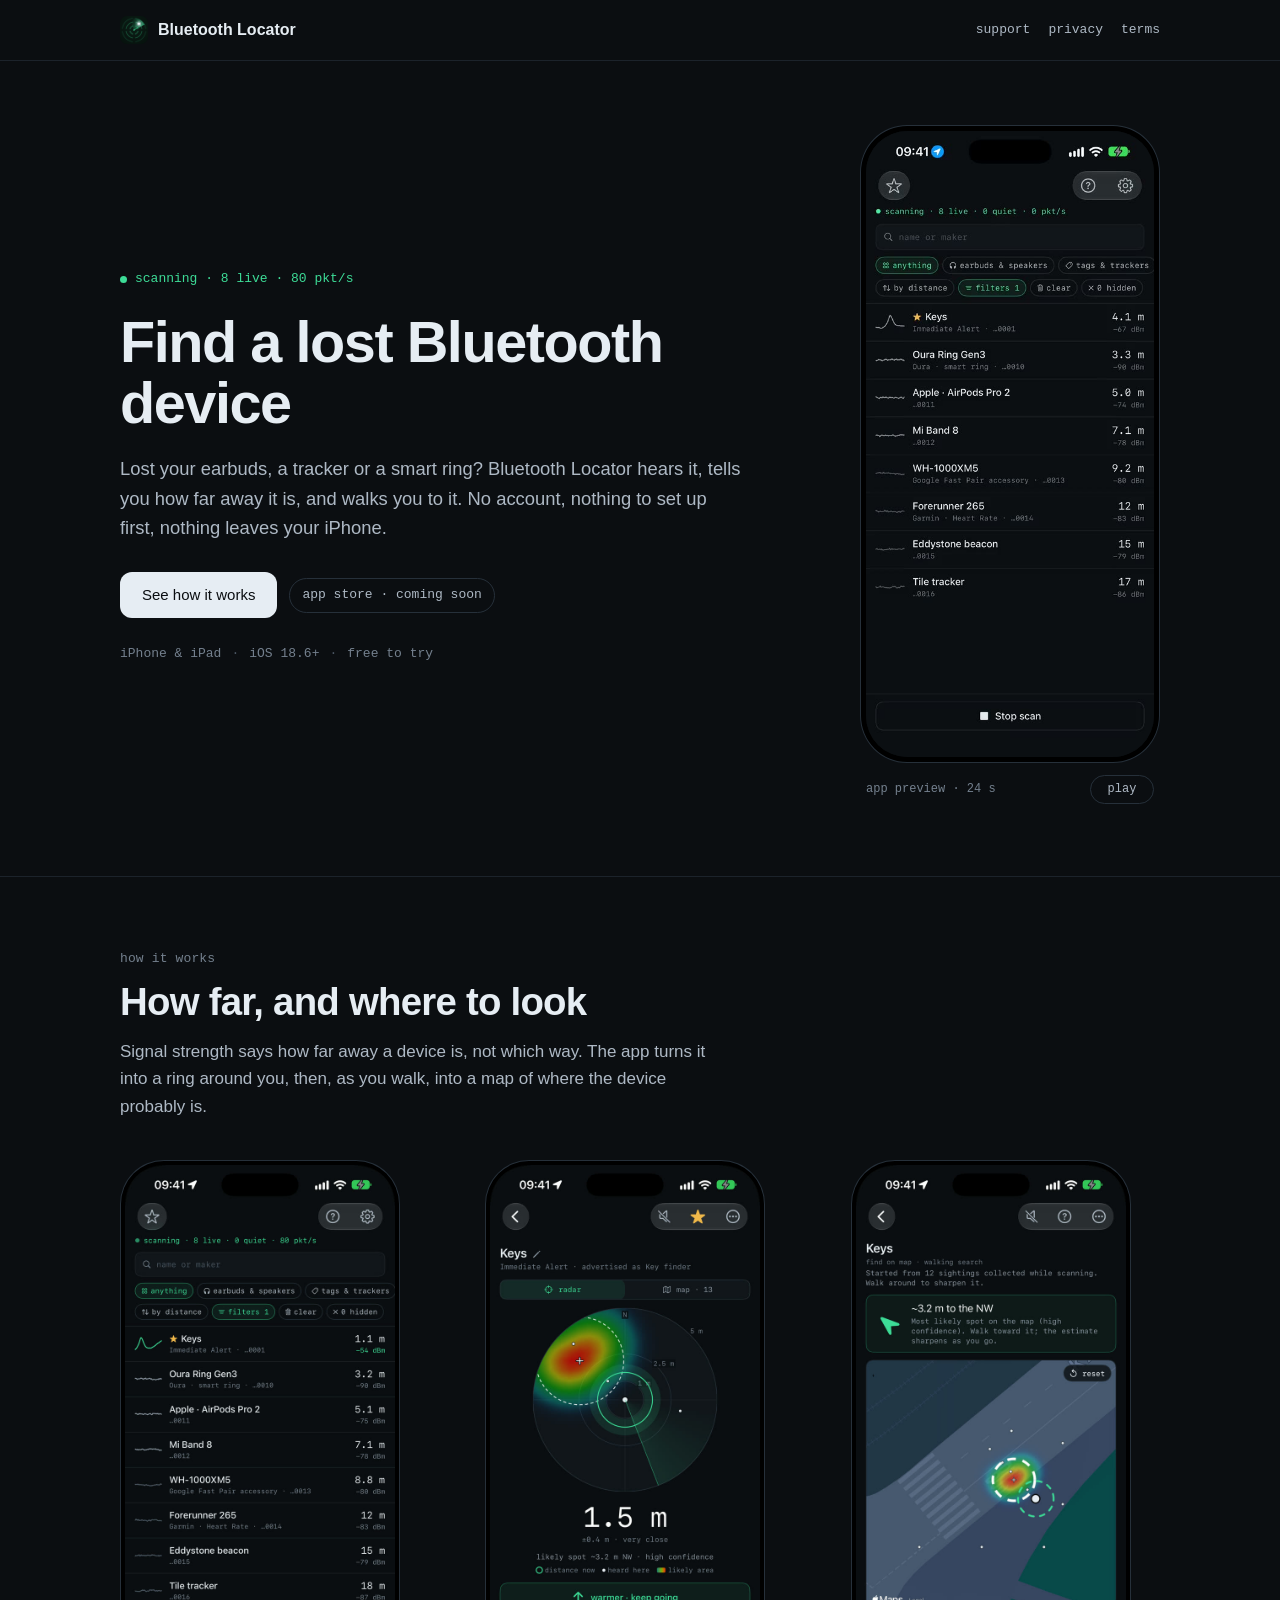
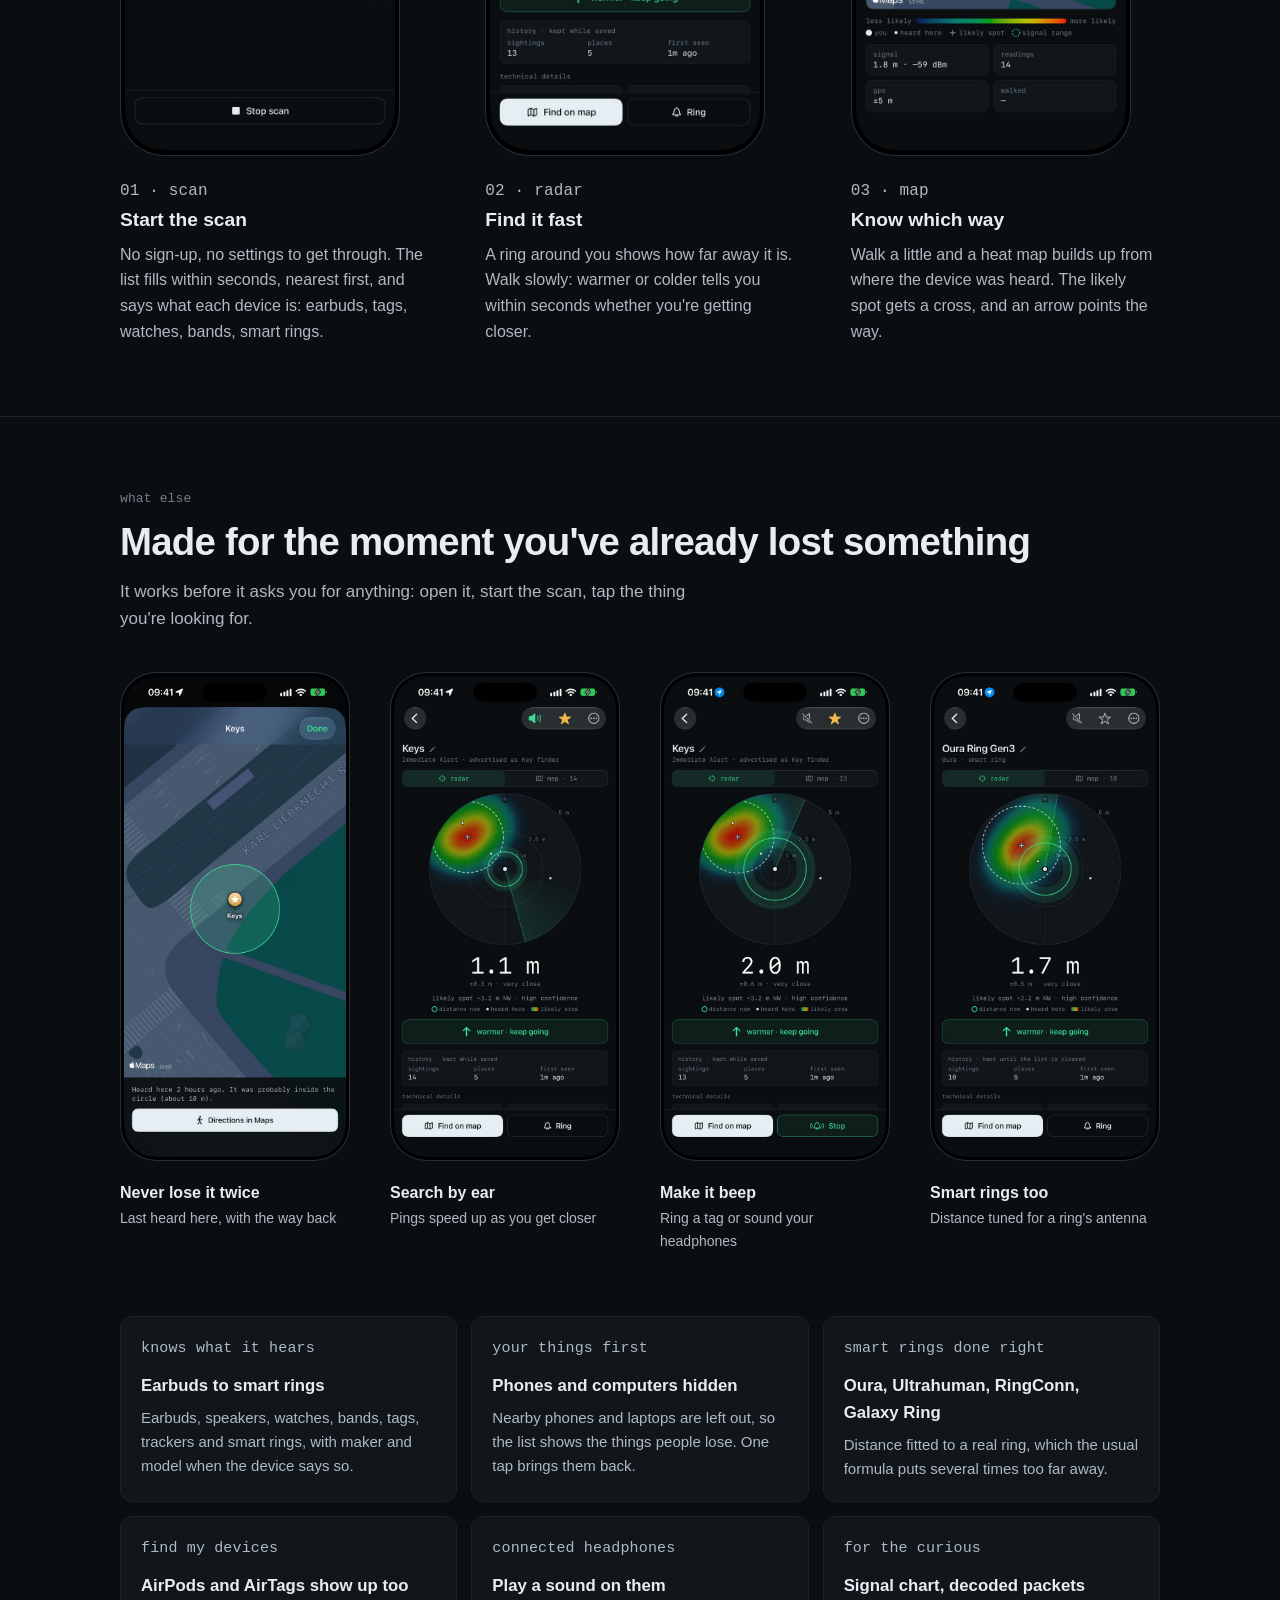
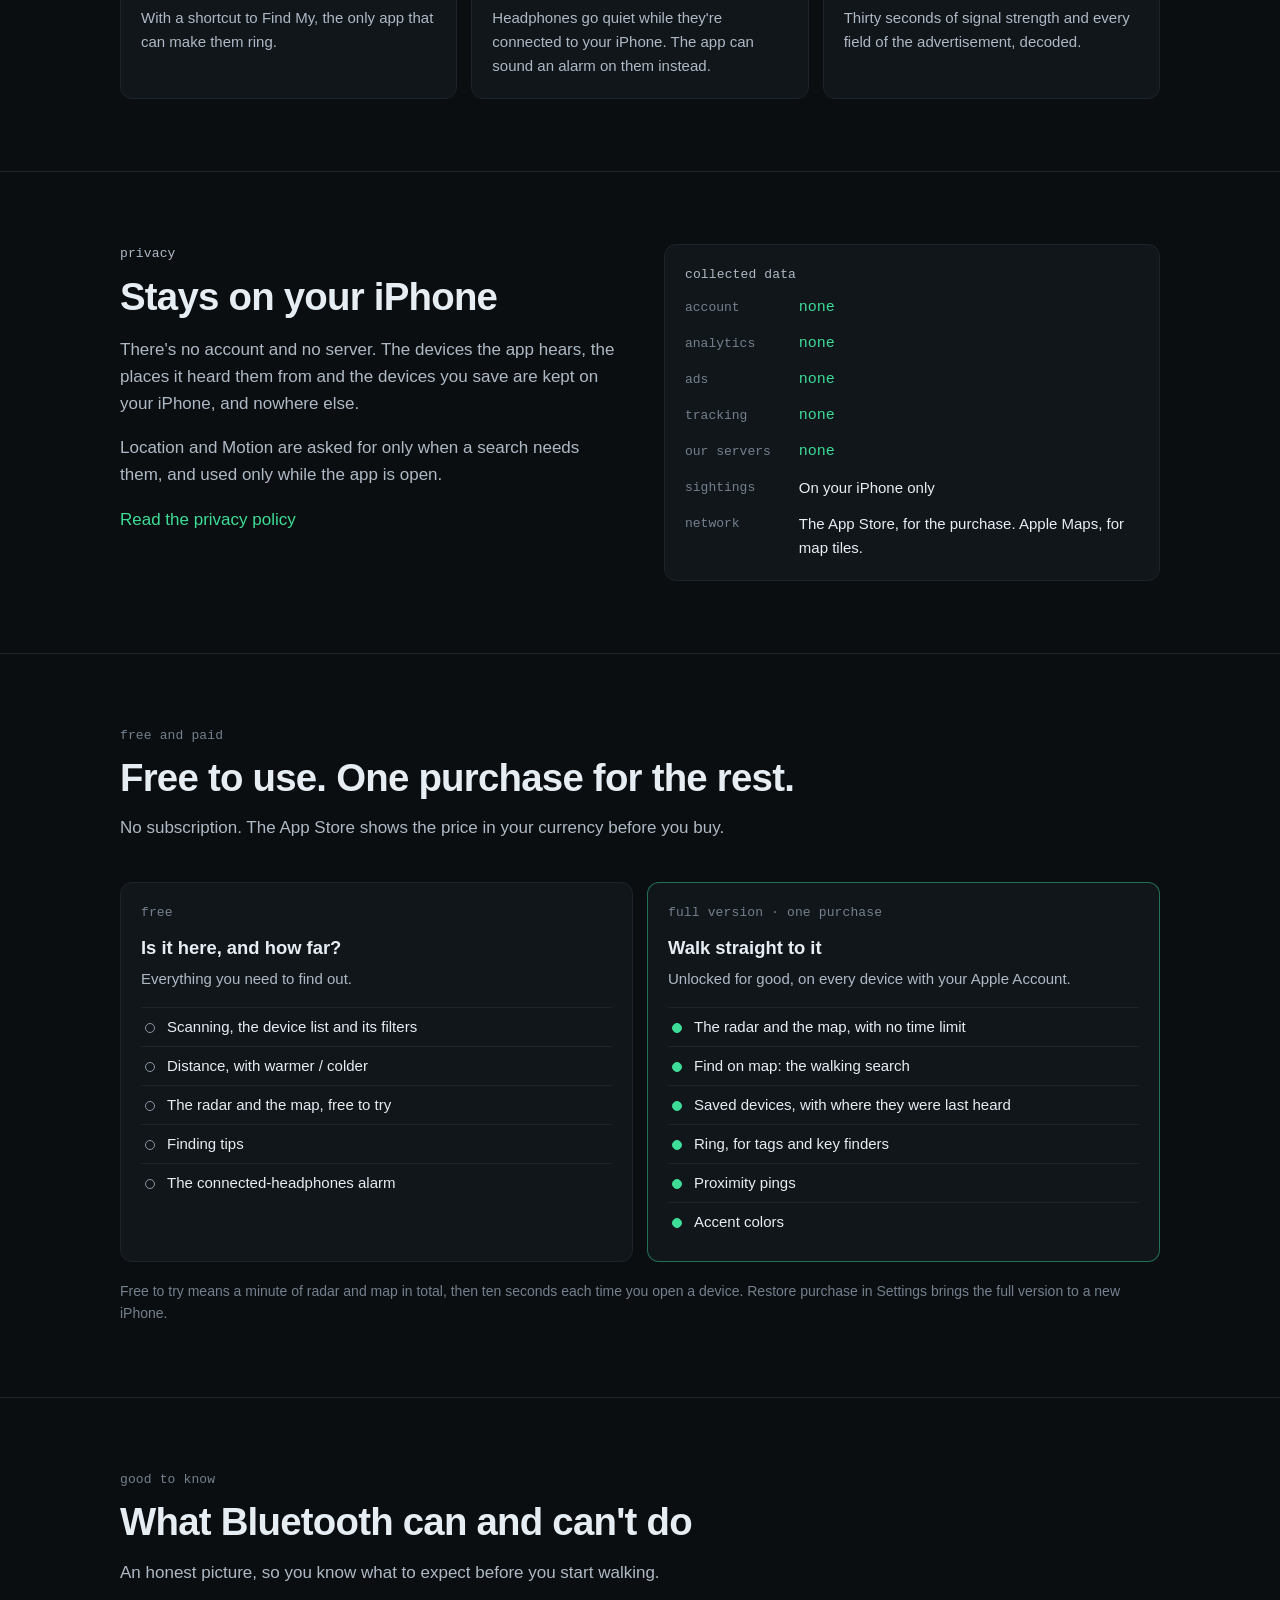
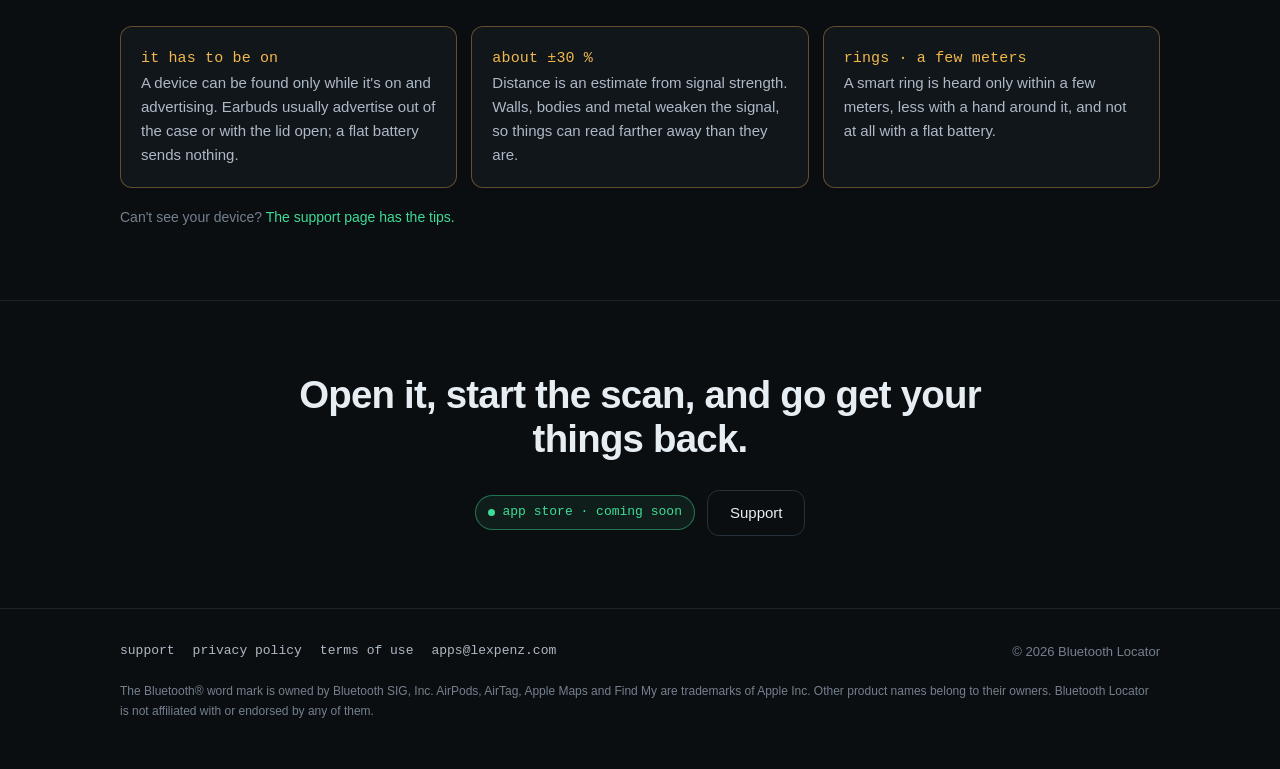
==== commit 2db7e65a: "Frame the app screens like a real iPhone The captures were cropped below the status bar and sat in a" ====
--- a/index.html
+++ b/index.html
@@ -49,11 +49,11 @@
         </div>
 
         <figure class="hero-media">
-          <div class="screen">
+          <div class="phone"><div class="display">
             <video id="preview" src="assets/preview.mp4" poster="assets/preview-poster.jpg"
                    autoplay muted loop playsinline preload="metadata"
                    aria-label="The app finding a key tag: the device list, the radar closing in to one meter, the map with an arrow, then Ring"></video>
-          </div>
+          </div></div>
           <figcaption>
             <span>app preview · 24 s</span>
             <button class="video-toggle" type="button">pause</button>
@@ -72,22 +72,22 @@
         </p>
         <ol class="steps">
           <li class="step">
-            <div class="screen"><img src="assets/list_crowd.jpg" width="640" height="1307" loading="lazy"
-              alt="The device list: Keys at 2 m, an Oura Ring at 3 m, AirPods Pro at 5 m, a Mi Band, headphones, a beacon and a Tile tracker further away" /></div>
+            <div class="phone"><div class="display"><img src="assets/list_crowd.jpg" width="640" height="1390" loading="lazy"
+              alt="The device list: Keys at 1.1 m, an Oura Ring at 3.2 m, AirPods Pro 2 at 5.1 m, a Mi Band, headphones, a beacon and a Tile tracker further away" /></div></div>
             <p class="label">01 · scan</p>
             <h3>Start the scan</h3>
             <p>No sign-up, no settings to get through. The list fills within seconds, nearest first, and says what each device is: earbuds, tags, watches, bands, smart rings.</p>
           </li>
           <li class="step">
-            <div class="screen"><img src="assets/radar_close.jpg" width="640" height="1307" loading="lazy"
-              alt="The radar for Keys: a green ring at 2.2 meters around you, the likely area to the north-west, and a warmer, keep going bar" /></div>
+            <div class="phone"><div class="display"><img src="assets/radar_close.jpg" width="640" height="1390" loading="lazy"
+              alt="The radar for Keys: a green ring at 1.5 meters around you, the likely area to the north-west, and a warmer, keep going bar" /></div></div>
             <p class="label">02 · radar</p>
             <h3>Find it fast</h3>
             <p>A ring around you shows how far away it is. Walk slowly: warmer or colder tells you within seconds whether you're getting closer.</p>
           </li>
           <li class="step">
-            <div class="screen"><img src="assets/heatmap_guidance.jpg" width="640" height="1307" loading="lazy"
-              alt="Find on map: a heat map over the street with the likely spot marked, and an arrow saying about 3 meters to the north-west" /></div>
+            <div class="phone"><div class="display"><img src="assets/heatmap_guidance.jpg" width="640" height="1390" loading="lazy"
+              alt="Find on map: a heat map over the street with the likely spot marked, and an arrow saying about 3 meters to the north-west" /></div></div>
             <p class="label">03 · map</p>
             <h3>Know which way</h3>
             <p>Walk a little and a heat map builds up from where the device was heard. The likely spot gets a cross, and an arrow points the way.</p>
@@ -104,26 +104,26 @@
 
         <ul class="gallery">
           <li>
-            <div class="screen"><img src="assets/saved_last_heard.jpg" width="640" height="1307" loading="lazy"
-              alt="A saved device on a map with a circle where it was last heard and a Directions in Maps button" /></div>
+            <div class="phone"><div class="display"><img src="assets/saved_last_heard.jpg" width="640" height="1390" loading="lazy"
+              alt="A saved device on a map with a circle where it was last heard and a Directions in Maps button" /></div></div>
             <h3>Never lose it twice</h3>
             <p>Last heard here, with the way back</p>
           </li>
           <li>
-            <div class="screen"><img src="assets/pings_on.jpg" width="640" height="1307" loading="lazy"
-              alt="The device screen with the speaker on: proximity pings while searching" /></div>
+            <div class="phone"><div class="display"><img src="assets/pings_on.jpg" width="640" height="1390" loading="lazy"
+              alt="The device screen with the speaker on: proximity pings while searching" /></div></div>
             <h3>Search by ear</h3>
             <p>Pings speed up as you get closer</p>
           </li>
           <li>
-            <div class="screen"><img src="assets/ring.jpg" width="640" height="1307" loading="lazy"
-              alt="The device screen while ringing a key finder, with a Stop button" /></div>
+            <div class="phone"><div class="display"><img src="assets/ring.jpg" width="640" height="1390" loading="lazy"
+              alt="The device screen while ringing a key finder, with a Stop button" /></div></div>
             <h3>Make it beep</h3>
             <p>Ring a tag or sound your headphones</p>
           </li>
           <li>
-            <div class="screen"><img src="assets/smart_ring.jpg" width="640" height="1307" loading="lazy"
-              alt="The radar for an Oura Ring Gen3 at 1.7 meters" /></div>
+            <div class="phone"><div class="display"><img src="assets/smart_ring.jpg" width="640" height="1390" loading="lazy"
+              alt="The radar for an Oura Ring Gen3 at 1.7 meters" /></div></div>
             <h3>Smart rings too</h3>
             <p>Distance tuned for a ring's antenna</p>
           </li>
--- a/style.css
+++ b/style.css
@@ -193,18 +193,29 @@
 }
 .facts li + li::before { content: "·"; margin-right: 10px; color: var(--faint); }
 
-/* An app screen: the capture without its status bar, in a hairline frame. */
-.screen {
-  position: relative;
-  aspect-ratio: 640 / 1307;
+/*
+  An app screen in a phone, drawn like the App Store screenshots
+  (scripts/compose-screenshots.py in the app repo): the full 1320 × 2868
+  capture, status bar and Dynamic Island included, a black bezel of 20 on a
+  980-wide screen, the display's 140 corner radius, a hairline outline.
+  The bezel is in cqw so it scales with the phone, not its column.
+*/
+.phone {
+  container-type: inline-size;
+  background: #000;
   border: 1px solid var(--line);
-  border-radius: 32px;
+  border-radius: 15.7% / 7.4%;
+}
+.phone .display {
+  margin: calc(1.96cqw - 1px); /* the outline is part of the bezel */
+  aspect-ratio: 1320 / 2868;
+  border-radius: 14.3% / 6.6%;
   overflow: hidden;
   background: var(--ink);
-}
-.screen img, .screen video { width: 100%; height: 100%; object-fit: cover; object-position: top; }
+  transform: translateZ(0); /* Safari: clip the video to the rounded corners */
+}
+.phone img, .phone video { width: 100%; height: 100%; object-fit: cover; object-position: top; }
 .hero-media { margin: 0; }
-.hero .screen { border-radius: 36px; }
 .hero-media figcaption {
   display: flex;
   align-items: center;
@@ -242,12 +253,12 @@
 .steps {
   display: grid;
   grid-template-columns: repeat(3, minmax(0, 1fr));
-  gap: 28px;
+  gap: 56px;
   margin: 0;
   padding: 0;
   list-style: none;
 }
-.step .screen { margin-bottom: 20px; }
+.step .phone { max-width: 280px; margin-bottom: 24px; }
 .step h3 { font-size: 1.2rem; margin: 0 0 6px; }
 .step p { color: var(--text2); margin: 0; font-size: 16px; }
 
@@ -266,15 +277,15 @@
   display: grid;
   grid-auto-flow: column;
   grid-auto-columns: minmax(200px, 1fr);
-  gap: 20px;
-  margin: 0 0 44px;
+  gap: 40px;
+  margin: 0 0 56px;
   padding: 0 0 8px;
   list-style: none;
   overflow-x: auto;
   scroll-snap-type: x mandatory;
 }
 .gallery li { scroll-snap-align: start; }
-.gallery .screen { border-radius: 26px; margin-bottom: 14px; }
+.gallery .phone { margin-bottom: 18px; }
 .gallery h3 { font-size: 1rem; margin: 0 0 2px; }
 .gallery p { color: var(--text2); font-size: 14px; margin: 0; }
 
@@ -423,7 +434,7 @@
   .hero .wrap { grid-template-columns: 1fr; gap: 44px; }
   .hero-media { width: min(280px, 78vw); margin: 0 auto; }
   .steps { grid-template-columns: 1fr; gap: 44px; }
-  .step .screen { width: min(280px, 78vw); }
+  .step .phone { width: min(280px, 78vw); }
   .split, .plans, .limits { grid-template-columns: 1fr; gap: 14px; }
   .split { gap: 32px; }
   .section { padding: 56px 0; }
